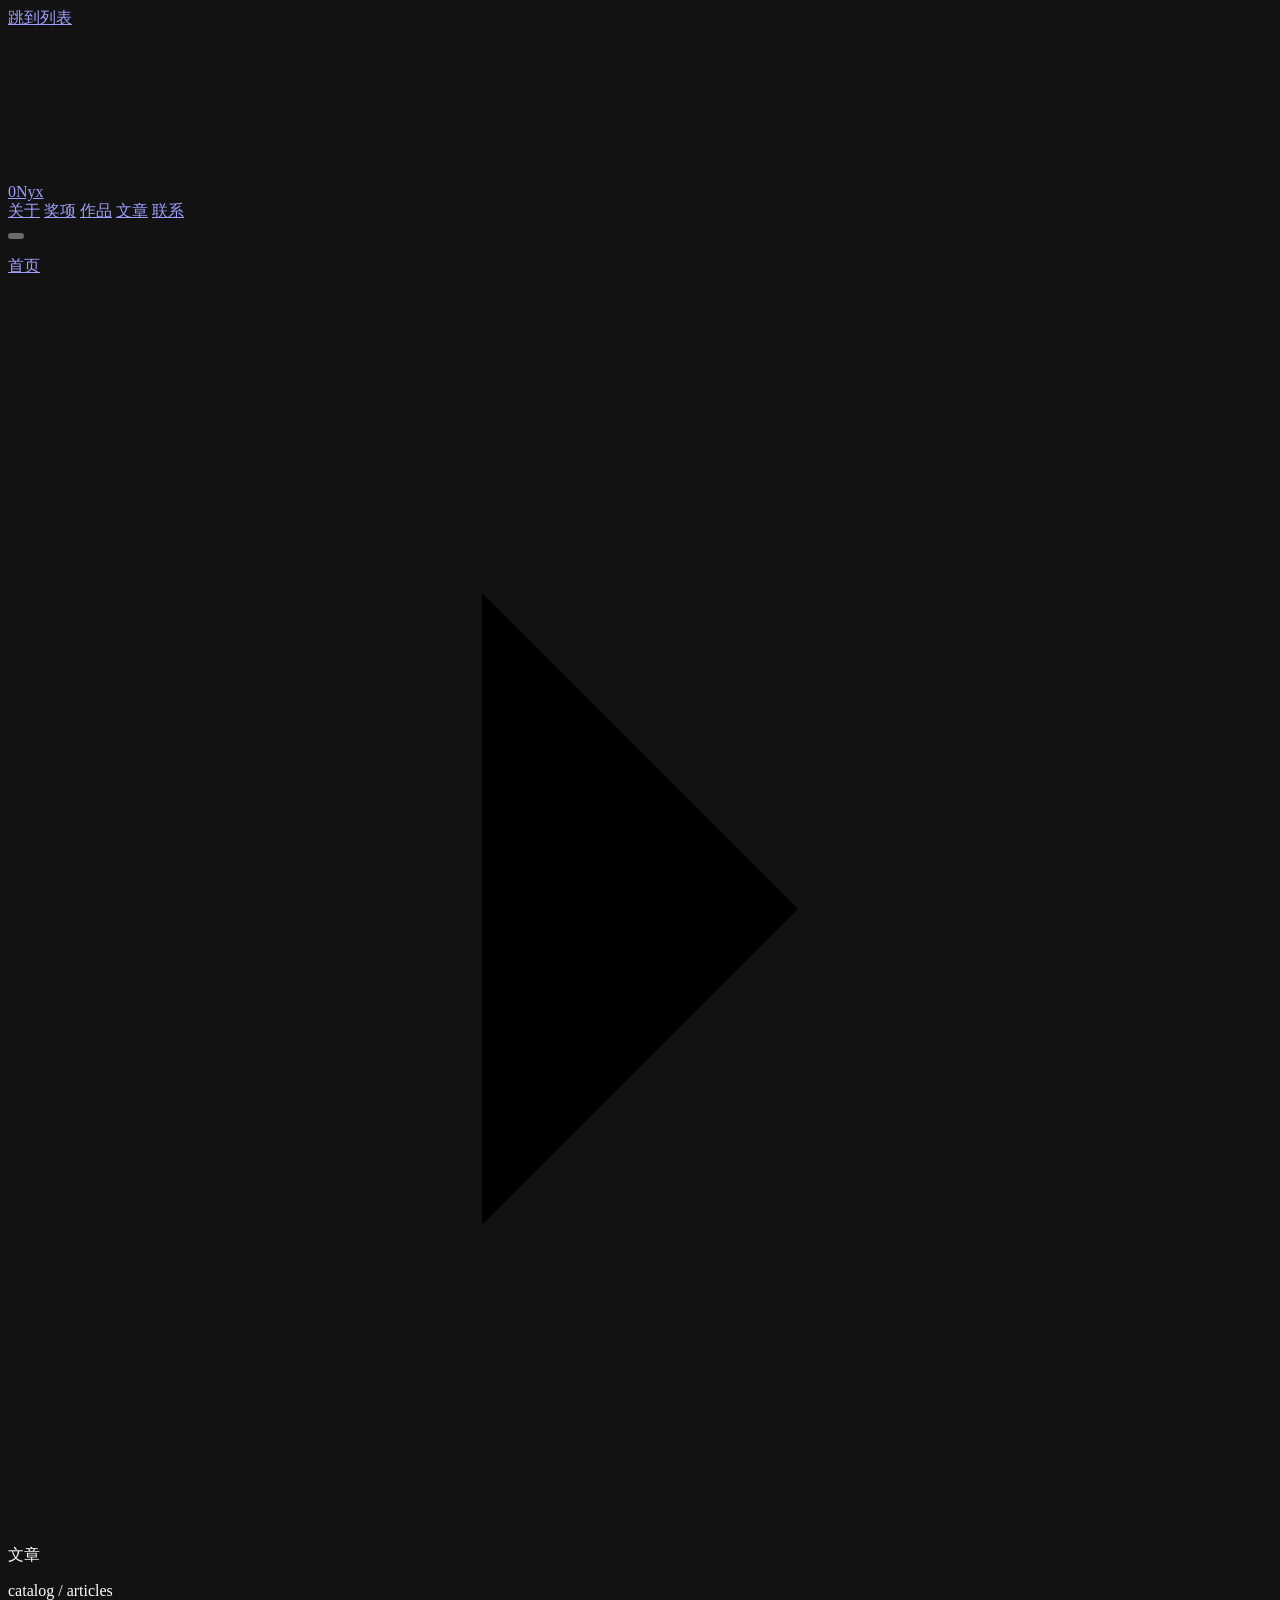
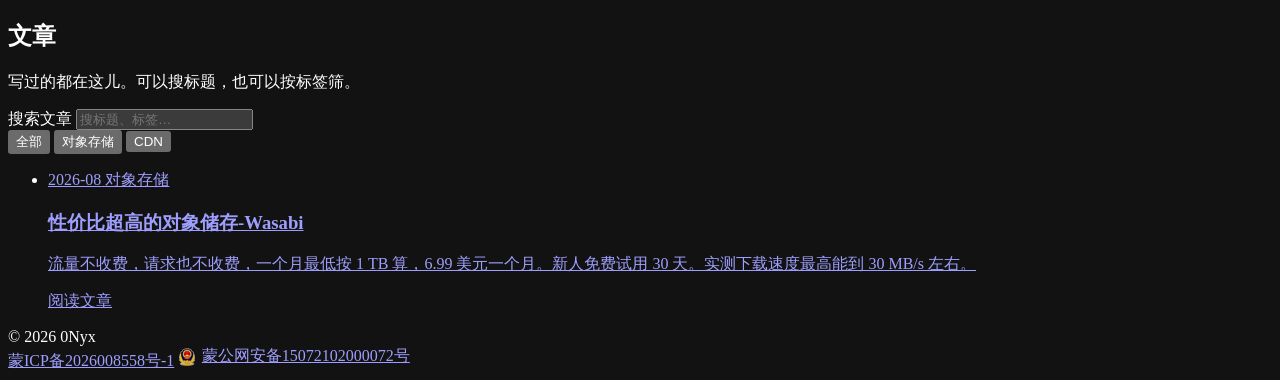
==== articles/index.html @ 02072797 "Migrate HomePage from 0nyx06 to MarkHayford." ====
<!doctype html>
<html lang="zh-CN">
  <head>
    <meta charset="UTF-8" />
    <meta name="viewport" content="width=device-width, initial-scale=1.0" />
    <meta name="color-scheme" content="dark" />
    <meta name="theme-color" content="#0a0a0a" />
    <link rel="icon" href="https://dl.0nyx.cn/homepage/assets/favicon.png?v=2" />
    <title>文章 - 0Nyx</title>
    <meta name="description" content="0Nyx 的文章列表。可以按标题、标签搜索和筛选。" />
    <link rel="canonical" href="https://www.0nyx.cn/articles/" />
    <meta property="og:type" content="website" />
    <meta property="og:site_name" content="0Nyx" />
    <meta property="og:title" content="文章 - 0Nyx" />
    <meta property="og:description" content="0Nyx 的文章列表。可以按标题、标签搜索和筛选。" />
    <meta property="og:url" content="https://www.0nyx.cn/articles/" />
    <meta property="og:image" content="https://dl.0nyx.cn/homepage/assets/og.png" />
    <link rel="stylesheet" href="https://dl.0nyx.cn/homepage/styles.20260829a.css" />
    <link rel="stylesheet" href="/beian.css?v=20260826a" />
    <script>document.documentElement.classList.add("js");</script>
  </head>
  <body class="page-project">
    <a class="skip-link" href="#catalog">跳到列表</a>
    <div class="page-field" aria-hidden="true">
      <canvas class="page-field__canvas" id="field"></canvas>
      <div class="page-field__glow" id="glow"></div>
    </div>
    <header class="site-header" id="top">
      <a class="brand" href="/" aria-label="0Nyx 首页">
        <span class="brand__mark" aria-hidden="true"></span>
        <span class="brand__text">0<span class="brand__accent">Nyx</span></span>
      </a>
      <nav class="site-nav" aria-label="主导航">
        <a href="/#about">关于</a>
        <a href="/#awards">奖项</a>
        <a href="/#work">作品</a>
        <a href="/#articles">文章</a>
        <a class="site-nav__cta" href="/#contact">联系</a>
      </nav>
      <button class="nav-toggle" id="navToggle" type="button" aria-expanded="false" aria-controls="mobileNav" aria-label="打开导航">
        <span aria-hidden="true"></span>
        <span aria-hidden="true"></span>
      </button>
      <nav class="mobile-nav" id="mobileNav" aria-label="移动端导航" hidden>
        <a href="/#about"><span class="mono">01</span>关于</a>
        <a href="/#awards"><span class="mono">02</span>奖项</a>
        <a href="/#work"><span class="mono">03</span>作品</a>
        <a href="/#articles"><span class="mono">04</span>文章</a>
        <a href="/#contact"><span class="mono">05</span>联系</a>
      </nav>
    </header>
    <button class="nav-scrim" id="navScrim" type="button" aria-label="关闭导航" hidden></button>

    <main>
      <section class="section project-page" id="catalog">
        <p class="project-crumb mono">
          <a href="/">首页</a>
          <svg viewBox="0 0 24 24" aria-hidden="true"><path d="M9 6l6 6-6 6" /></svg>
          <span>文章</span>
        </p>
        <header class="project-hero">
          <div>
            <p class="project-kicker mono">catalog / articles</p>
            <h1>文章</h1>
            <p class="project-hero__lede">写过的都在这儿。可以搜标题，也可以按标签筛。</p>
          </div>
        </header>

        <div class="catalog-toolbar">
          <label class="visually-hidden" for="catalogSearch">搜索文章</label>
          <input class="catalog-search" id="catalogSearch" type="search" placeholder="搜标题、标签…" autocomplete="off" />
          <div class="catalog-tags" id="catalogTags">
            <button type="button" class="is-on" data-tag="all">全部</button>
            <button type="button" data-tag="storage">对象存储</button>
            <button type="button" data-tag="cdn">CDN</button>
          </div>
        </div>
        <p class="catalog-count mono" id="catalogCount"></p>

        <ul class="articles__grid catalog-list" id="catalogList">
          <li class="article-card" data-catalog-item data-tags="storage cdn" data-search="wasabi edgeone 对象存储 流量 s3 1tb">
            <a href="/articles/wasabi/">
              <article>
                <p class="article-card__meta mono">
                  <time datetime="2026-08">2026-08</time>
                  <span class="article-card__status">对象存储</span>
                </p>
                <h3>性价比超高的对象储存-Wasabi</h3>
                <p>流量不收费，请求也不收费，一个月最低按 1 TB 算，6.99 美元一个月。新人免费试用 30 天。实测下载速度最高能到 30 MB/s 左右。</p>
                <span class="article-card__cta mono">阅读文章</span>
              </article>
            </a>
          </li>
        </ul>
        <p class="catalog-empty" id="catalogEmpty" hidden>没有匹配的文章。</p>
      </section>
    </main>

    <footer class="site-footer">
      <span class="mono">© <span id="year">2026</span> 0Nyx</span>
      <nav class="site-footer__links mono" aria-label="站点链接">
        <a href="https://beian.miit.gov.cn/" target="_blank" rel="noopener">蒙ICP备2026008558号-1</a>
        <a class="beian-gongan" href="https://beian.mps.gov.cn/#/query/webSearch?code=15072102000072" target="_blank" rel="noopener"><img src="/assets/gongan.png" width="18" height="18" alt="" />蒙公网安备15072102000072号</a>
      </nav>
    </footer>
    <div class="toast" id="toast" role="status" aria-live="polite"></div>
    <script src="https://dl.0nyx.cn/homepage/script.20260920a.js"></script>
    <script src="https://dl.0nyx.cn/homepage/catalog.20260823a.js"></script>
  </body>
</html>
---- beian.css ----
/* gongan beian badge in site footer */
.site-footer__links {
  flex-wrap: wrap;
  align-items: center;
}
.site-footer__links a.beian-gongan {
  display: inline-flex;
  align-items: center;
  gap: 0.35rem;
  white-space: nowrap;
}
.site-footer__links a.beian-gongan img {
  display: block;
  width: 18px;
  height: 18px;
  flex-shrink: 0;
}
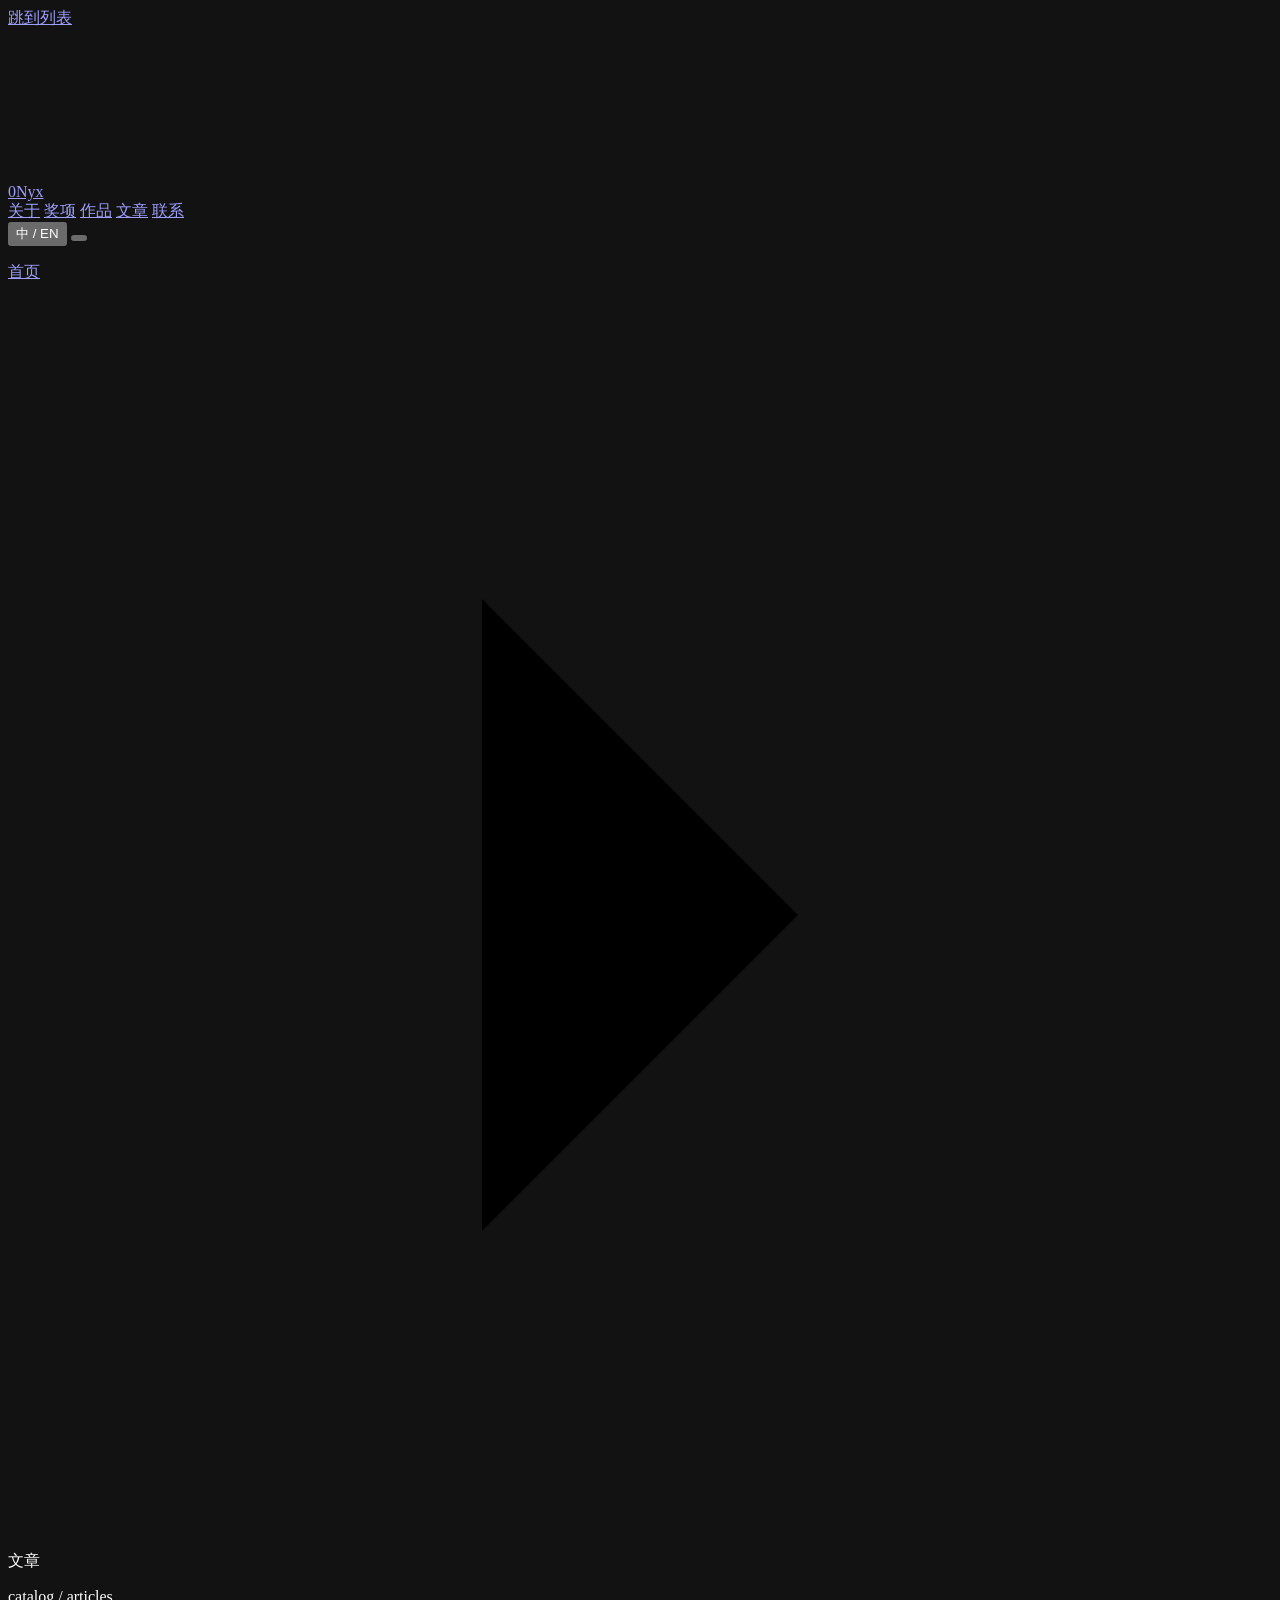
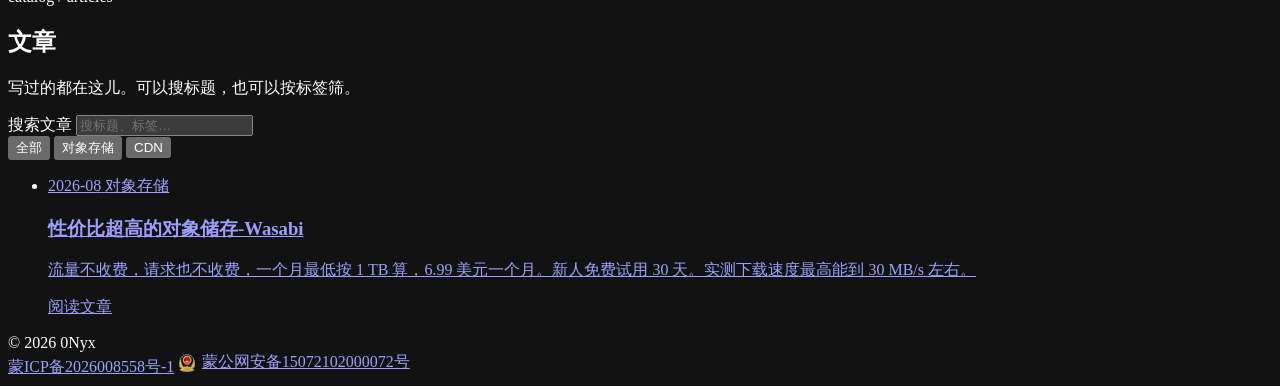
==== commit 29d69919: "Add Chinese/English language switch across the site." ====
--- a/articles/index.html
+++ b/articles/index.html
@@ -1,5 +1,5 @@
 <!doctype html>
-<html lang="zh-CN">
+<html lang="zh-CN" data-i18n-title="meta.articlesTitle">
   <head>
     <meta charset="UTF-8" />
     <meta name="viewport" content="width=device-width, initial-scale=1.0" />
@@ -7,7 +7,7 @@
     <meta name="theme-color" content="#0a0a0a" />
     <link rel="icon" href="https://dl.0nyx.cn/homepage/assets/favicon.png?v=2" />
     <title>文章 - 0Nyx</title>
-    <meta name="description" content="0Nyx 的文章列表。可以按标题、标签搜索和筛选。" />
+    <meta name="description" data-i18n-content="meta.articlesDesc" content="0Nyx 的文章列表。可以按标题、标签搜索和筛选。" />
     <link rel="canonical" href="https://www.0nyx.cn/articles/" />
     <meta property="og:type" content="website" />
     <meta property="og:site_name" content="0Nyx" />
@@ -15,96 +15,114 @@
     <meta property="og:description" content="0Nyx 的文章列表。可以按标题、标签搜索和筛选。" />
     <meta property="og:url" content="https://www.0nyx.cn/articles/" />
     <meta property="og:image" content="https://dl.0nyx.cn/homepage/assets/og.png" />
-    <link rel="stylesheet" href="https://dl.0nyx.cn/homepage/styles.20260829a.css" />
+    <link rel="stylesheet" href="https://dl.0nyx.cn/homepage/styles.20260920c.css" />
     <link rel="stylesheet" href="/beian.css?v=20260826a" />
-    <script>document.documentElement.classList.add("js");</script>
+    <script>      document.documentElement.classList.add("js");
+      (function () {
+        try {
+          var q = new URLSearchParams(location.search).get("lang");
+          var stored = localStorage.getItem("0nyx-lang");
+          var lang = q === "en" || q === "zh" ? q : stored === "en" || stored === "zh" ? stored : "zh";
+          if (q === "en" || q === "zh") localStorage.setItem("0nyx-lang", q);
+          document.documentElement.lang = lang === "en" ? "en" : "zh-CN";
+          document.documentElement.setAttribute("data-lang", lang);
+          setTimeout(function () { document.documentElement.classList.add("i18n-ready"); }, 2500);
+        } catch (e) {}
+      })();</script>
   </head>
   <body class="page-project">
-    <a class="skip-link" href="#catalog">跳到列表</a>
+    <a class="skip-link" href="#catalog" data-i18n="skip.list">跳到列表</a>
     <div class="page-field" aria-hidden="true">
       <canvas class="page-field__canvas" id="field"></canvas>
       <div class="page-field__glow" id="glow"></div>
     </div>
     <header class="site-header" id="top">
-      <a class="brand" href="/" aria-label="0Nyx 首页">
+      <a class="brand" href="/" data-i18n-aria="brand.home" aria-label="0Nyx 首页">
         <span class="brand__mark" aria-hidden="true"></span>
         <span class="brand__text">0<span class="brand__accent">Nyx</span></span>
       </a>
-      <nav class="site-nav" aria-label="主导航">
-        <a href="/#about">关于</a>
-        <a href="/#awards">奖项</a>
-        <a href="/#work">作品</a>
-        <a href="/#articles">文章</a>
-        <a class="site-nav__cta" href="/#contact">联系</a>
+      <nav class="site-nav" data-i18n-aria="nav.main" aria-label="主导航">
+        <a href="/#about" data-i18n="nav.about">关于</a>
+        <a href="/#awards" data-i18n="nav.awards">奖项</a>
+        <a href="/#work" data-i18n="nav.work">作品</a>
+        <a href="/#articles" data-i18n="nav.articles">文章</a>
+        <a class="site-nav__cta" href="/#contact" data-i18n="nav.contact">联系</a>
       </nav>
-      <button class="nav-toggle" id="navToggle" type="button" aria-expanded="false" aria-controls="mobileNav" aria-label="打开导航">
+            <div class="header-tools">
+        <button class="lang-toggle" id="langToggle" type="button" data-i18n-aria="lang.toggle" aria-label="切换为英文">
+          <span class="lang-toggle__zh">中</span>
+          <span class="lang-toggle__sep" aria-hidden="true">/</span>
+          <span class="lang-toggle__en">EN</span>
+        </button>
+        <button class="nav-toggle" id="navToggle" type="button" aria-expanded="false" aria-controls="mobileNav" data-i18n-aria="nav.open" aria-label="打开导航">
         <span aria-hidden="true"></span>
         <span aria-hidden="true"></span>
       </button>
-      <nav class="mobile-nav" id="mobileNav" aria-label="移动端导航" hidden>
-        <a href="/#about"><span class="mono">01</span>关于</a>
-        <a href="/#awards"><span class="mono">02</span>奖项</a>
-        <a href="/#work"><span class="mono">03</span>作品</a>
-        <a href="/#articles"><span class="mono">04</span>文章</a>
-        <a href="/#contact"><span class="mono">05</span>联系</a>
+      </div>
+      <nav class="mobile-nav" id="mobileNav" data-i18n-aria="nav.mobile" aria-label="移动端导航" hidden>
+        <a href="/#about"><span class="mono">01</span><span data-i18n="nav.about">关于</span></a>
+        <a href="/#awards"><span class="mono">02</span><span data-i18n="nav.awards">奖项</span></a>
+        <a href="/#work"><span class="mono">03</span><span data-i18n="nav.work">作品</span></a>
+        <a href="/#articles"><span class="mono">04</span><span data-i18n="nav.articles">文章</span></a>
+        <a href="/#contact"><span class="mono">05</span><span data-i18n="nav.contact">联系</span></a>
       </nav>
     </header>
-    <button class="nav-scrim" id="navScrim" type="button" aria-label="关闭导航" hidden></button>
+    <button class="nav-scrim" id="navScrim" type="button" data-i18n-aria="nav.scrim" aria-label="关闭导航" hidden></button>
 
     <main>
       <section class="section project-page" id="catalog">
         <p class="project-crumb mono">
-          <a href="/">首页</a>
+          <a href="/" data-i18n="catalog.home">首页</a>
           <svg viewBox="0 0 24 24" aria-hidden="true"><path d="M9 6l6 6-6 6" /></svg>
-          <span>文章</span>
+          <span data-i18n="articles.pageTitle">文章</span>
         </p>
         <header class="project-hero">
           <div>
             <p class="project-kicker mono">catalog / articles</p>
-            <h1>文章</h1>
-            <p class="project-hero__lede">写过的都在这儿。可以搜标题，也可以按标签筛。</p>
+            <h1 data-i18n="articles.pageTitle">文章</h1>
+            <p class="project-hero__lede" data-i18n="articles.lede">写过的都在这儿。可以搜标题，也可以按标签筛。</p>
           </div>
         </header>
 
         <div class="catalog-toolbar">
-          <label class="visually-hidden" for="catalogSearch">搜索文章</label>
-          <input class="catalog-search" id="catalogSearch" type="search" placeholder="搜标题、标签…" autocomplete="off" />
+          <label class="visually-hidden" for="catalogSearch" data-i18n="articles.search">搜索文章</label>
+          <input class="catalog-search" id="catalogSearch" type="search" data-i18n-placeholder="articles.searchPh" placeholder="搜标题、标签…" autocomplete="off" />
           <div class="catalog-tags" id="catalogTags">
-            <button type="button" class="is-on" data-tag="all">全部</button>
-            <button type="button" data-tag="storage">对象存储</button>
+            <button type="button" class="is-on" data-tag="all" data-i18n="catalog.all">全部</button>
+            <button type="button" data-tag="storage" data-i18n="articles.storage">对象存储</button>
             <button type="button" data-tag="cdn">CDN</button>
           </div>
         </div>
         <p class="catalog-count mono" id="catalogCount"></p>
 
         <ul class="articles__grid catalog-list" id="catalogList">
-          <li class="article-card" data-catalog-item data-tags="storage cdn" data-search="wasabi edgeone 对象存储 流量 s3 1tb">
+          <li class="article-card" data-catalog-item data-tags="storage cdn" data-search="wasabi edgeone 对象存储 流量 s3 1tb object storage egress">
             <a href="/articles/wasabi/">
               <article>
                 <p class="article-card__meta mono">
                   <time datetime="2026-08">2026-08</time>
-                  <span class="article-card__status">对象存储</span>
+                  <span class="article-card__status" data-i18n="articles.wasabi.status">对象存储</span>
                 </p>
-                <h3>性价比超高的对象储存-Wasabi</h3>
-                <p>流量不收费，请求也不收费，一个月最低按 1 TB 算，6.99 美元一个月。新人免费试用 30 天。实测下载速度最高能到 30 MB/s 左右。</p>
-                <span class="article-card__cta mono">阅读文章</span>
+                <h3 data-i18n="articles.wasabi.title">性价比超高的对象储存-Wasabi</h3>
+                <p data-i18n="articles.wasabi.desc">流量不收费，请求也不收费，一个月最低按 1 TB 算，6.99 美元一个月。新人免费试用 30 天。实测下载速度最高能到 30 MB/s 左右。</p>
+                <span class="article-card__cta mono" data-i18n="articles.read">阅读文章</span>
               </article>
             </a>
           </li>
         </ul>
-        <p class="catalog-empty" id="catalogEmpty" hidden>没有匹配的文章。</p>
+        <p class="catalog-empty" id="catalogEmpty" hidden data-i18n="articles.empty">没有匹配的文章。</p>
       </section>
     </main>
 
     <footer class="site-footer">
       <span class="mono">© <span id="year">2026</span> 0Nyx</span>
-      <nav class="site-footer__links mono" aria-label="站点链接">
+      <nav class="site-footer__links mono" data-i18n-aria="footer.links" aria-label="站点链接">
         <a href="https://beian.miit.gov.cn/" target="_blank" rel="noopener">蒙ICP备2026008558号-1</a>
         <a class="beian-gongan" href="https://beian.mps.gov.cn/#/query/webSearch?code=15072102000072" target="_blank" rel="noopener"><img src="/assets/gongan.png" width="18" height="18" alt="" />蒙公网安备15072102000072号</a>
       </nav>
     </footer>
     <div class="toast" id="toast" role="status" aria-live="polite"></div>
-    <script src="https://dl.0nyx.cn/homepage/script.20260920a.js"></script>
-    <script src="https://dl.0nyx.cn/homepage/catalog.20260823a.js"></script>
+    <script src="https://dl.0nyx.cn/homepage/script.20260920c.js"></script>
+    <script src="https://dl.0nyx.cn/homepage/catalog.20260920c.js"></script>
   </body>
 </html>
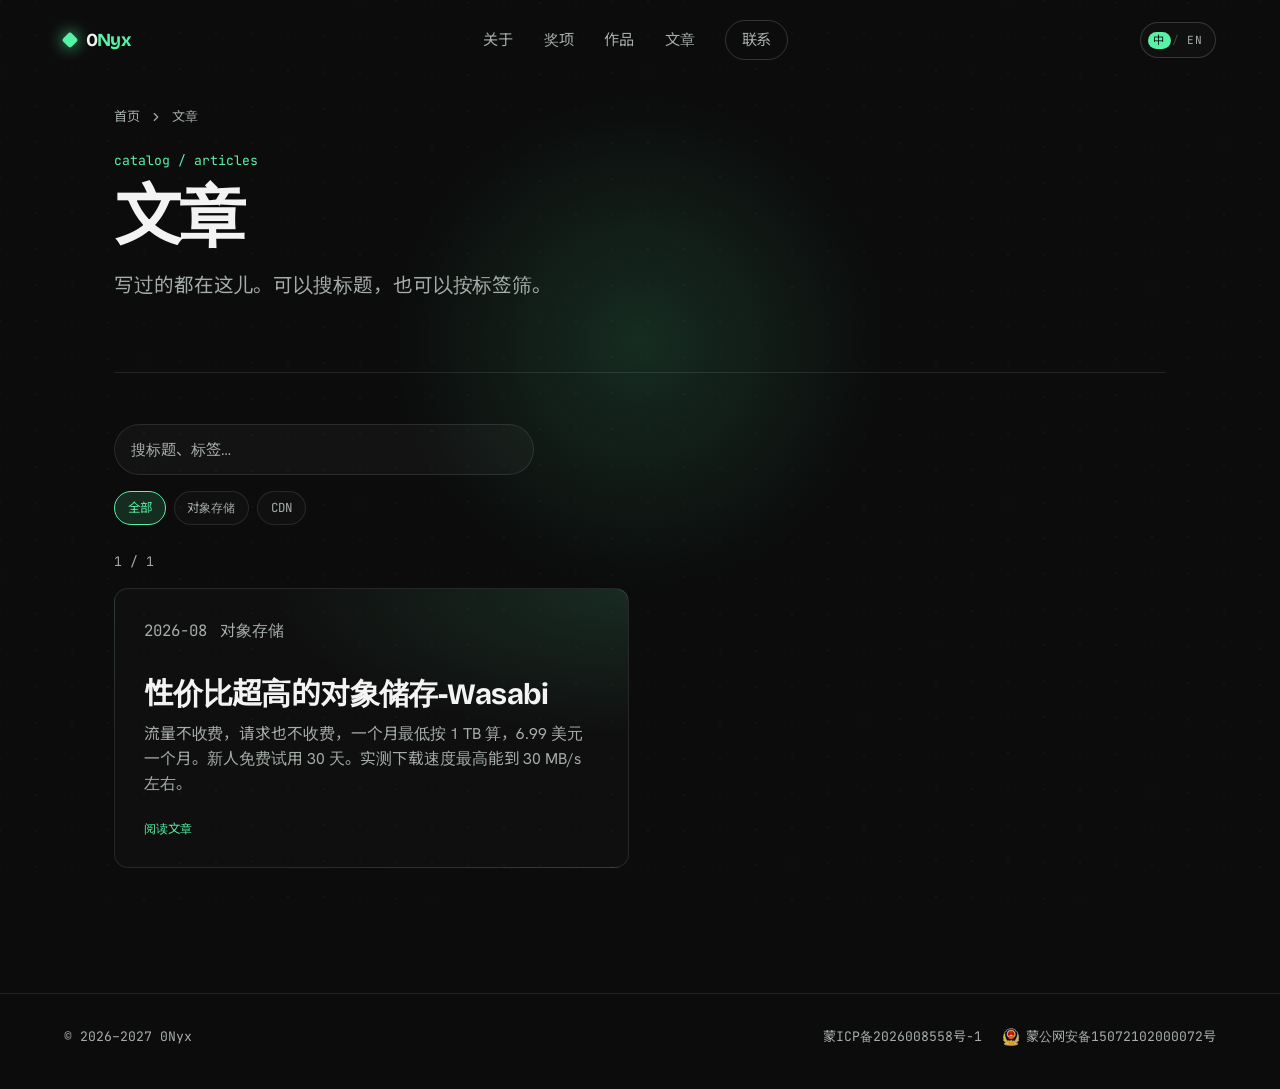
==== commit 63ec1a17: "Initial commit" ====
--- a/articles/index.html
+++ b/articles/index.html
@@ -5,18 +5,18 @@
     <meta name="viewport" content="width=device-width, initial-scale=1.0" />
     <meta name="color-scheme" content="dark" />
     <meta name="theme-color" content="#0a0a0a" />
-    <link rel="icon" href="https://dl.0nyx.cn/homepage/assets/favicon.png?v=2" />
+    <link rel="icon" href="../assets/favicon.png" />
     <title>文章 - 0Nyx</title>
     <meta name="description" data-i18n-content="meta.articlesDesc" content="0Nyx 的文章列表。可以按标题、标签搜索和筛选。" />
-    <link rel="canonical" href="https://www.0nyx.cn/articles/" />
+    <link rel="canonical" href="/articles/" />
     <meta property="og:type" content="website" />
     <meta property="og:site_name" content="0Nyx" />
     <meta property="og:title" content="文章 - 0Nyx" />
     <meta property="og:description" content="0Nyx 的文章列表。可以按标题、标签搜索和筛选。" />
-    <meta property="og:url" content="https://www.0nyx.cn/articles/" />
-    <meta property="og:image" content="https://dl.0nyx.cn/homepage/assets/og.png" />
-    <link rel="stylesheet" href="https://dl.0nyx.cn/homepage/styles.20260920c.css" />
-    <link rel="stylesheet" href="/beian.css?v=20260826a" />
+    <meta property="og:url" content="/articles/" />
+    <meta property="og:image" content="../assets/og.png" />
+    <link rel="stylesheet" href="../styles.css" />
+    <link rel="stylesheet" href="../beian.css" />
     <script>      document.documentElement.classList.add("js");
       (function () {
         try {
@@ -122,7 +122,7 @@
       </nav>
     </footer>
     <div class="toast" id="toast" role="status" aria-live="polite"></div>
-    <script src="https://dl.0nyx.cn/homepage/script.20260920c.js"></script>
-    <script src="https://dl.0nyx.cn/homepage/catalog.20260920c.js"></script>
+    <script src="../script.js"></script>
+    <script src="../catalog.js"></script>
   </body>
 </html>
--- a/styles.css
+++ b/styles.css
@@ -0,0 +1,1814 @@
+/* ============================================================
+   0Nyx — personal homepage
+   Theme: near-black surface, single luminous jade signal.
+   ============================================================ */
+
+/* ---------- Self-hosted fonts (latin subsets, variable) ---------- */
+
+@font-face {
+  font-family: "Bricolage Grotesque";
+  font-style: normal;
+  font-weight: 700;
+  font-display: swap;
+  src: url("assets/fonts/bricolage-grotesque-latin.woff2") format("woff2");
+}
+@font-face {
+  font-family: "Hanken Grotesk";
+  font-style: normal;
+  font-weight: 400;
+  font-display: swap;
+  src: url("assets/fonts/hanken-grotesk-latin.woff2") format("woff2");
+}
+@font-face {
+  font-family: "JetBrains Mono";
+  font-style: normal;
+  font-weight: 400;
+  font-display: swap;
+  src: url("assets/fonts/jetbrains-mono-latin.woff2") format("woff2");
+}
+@font-face {
+  font-family: "Noto Sans SC Subset";
+  font-style: normal;
+  font-weight: 400;
+  font-display: swap;
+  src: url("assets/fonts/noto-sans-sc-page.woff2") format("woff2");
+}
+
+:root {
+  /* Color — OKLCH, Committed dark strategy */
+  --bg: oklch(0.155 0 0);
+  --bg-2: oklch(0.125 0 0);
+  --surface: oklch(0.205 0.004 160);
+  --surface-2: oklch(0.245 0.006 160);
+  --line: oklch(1 0 0 / 0.1);
+  --line-strong: oklch(1 0 0 / 0.16);
+  --ink: oklch(0.965 0 0);
+  --muted: oklch(0.74 0.012 160);
+  --signal: oklch(0.86 0.17 158);
+  --signal-deep: oklch(0.72 0.15 160);
+  --signal-soft: oklch(0.86 0.17 158 / 0.14);
+  --on-signal: oklch(0.16 0.02 160);
+
+  /* Type */
+  --font-cjk: "Noto Sans SC Subset", "PingFang SC", "HarmonyOS Sans SC",
+    "MiSans", "HONOR Sans CN", "Source Han Sans SC", "Microsoft YaHei";
+  --font-display: "Bricolage Grotesque", var(--font-cjk), system-ui, sans-serif;
+  --font-body: "Hanken Grotesk", var(--font-cjk), system-ui, -apple-system, "Segoe UI", sans-serif;
+  --font-mono: "JetBrains Mono", ui-monospace, "SFMono-Regular", Menlo, var(--font-cjk), monospace;
+
+  /* Space + shape */
+  --gutter: clamp(1.25rem, 5vw, 6rem);
+  --maxw: 1180px;
+  --radius: 14px;
+  --radius-sm: 10px;
+
+  /* Motion */
+  --ease: cubic-bezier(0.22, 1, 0.36, 1);
+  --ease-out: cubic-bezier(0.16, 1, 0.3, 1);
+
+  /* z-index scale */
+  --z-canvas: 0;
+  --z-base: 1;
+  --z-header: 50;
+  --z-toast: 80;
+}
+
+* { box-sizing: border-box; }
+
+html {
+  scroll-behavior: smooth;
+  -webkit-text-size-adjust: 100%;
+}
+
+@media (prefers-reduced-motion: reduce) {
+  html { scroll-behavior: auto; }
+}
+
+body {
+  margin: 0;
+  background: var(--bg);
+  color: var(--ink);
+  font-family: var(--font-body);
+  font-size: clamp(1rem, 0.96rem + 0.2vw, 1.08rem);
+  line-height: 1.6;
+  letter-spacing: -0.005em;
+  -webkit-font-smoothing: antialiased;
+  text-rendering: optimizeLegibility;
+  overflow-x: hidden;
+  isolation: isolate;
+}
+
+/* Full-page pointer field: fixed viewport canvas, lattice in page space
+   so dots scroll with the document; glow stays under the cursor. */
+.page-field {
+  position: fixed;
+  inset: 0;
+  z-index: var(--z-canvas);
+  pointer-events: none;
+  overflow: hidden;
+}
+.page-field__canvas {
+  position: absolute;
+  inset: 0;
+  width: 100%;
+  height: 100%;
+  opacity: 0.9;
+  display: block;
+  max-width: none;
+}
+.page-field__glow {
+  position: absolute;
+  inset: 0;
+  pointer-events: none;
+  background: radial-gradient(
+    420px circle at var(--mx, 50%) var(--my, 38%),
+    var(--signal-soft),
+    transparent 60%
+  );
+  transition: opacity 0.35s var(--ease);
+}
+
+/* Content above the field */
+.site-header,
+main,
+.site-footer {
+  position: relative;
+  z-index: var(--z-base);
+}
+
+img, svg, canvas { display: block; max-width: 100%; }
+
+a { color: inherit; text-decoration: none; }
+
+h1, h2, h3 {
+  margin: 0;
+  font-family: var(--font-display);
+  font-weight: 700;
+  line-height: 1.04;
+  letter-spacing: -0.02em;
+  text-wrap: balance;
+}
+
+p { text-wrap: pretty; }
+
+ul { margin: 0; padding: 0; list-style: none; }
+
+.mono {
+  font-family: var(--font-mono);
+  font-weight: 400;
+  letter-spacing: 0;
+}
+
+::selection {
+  background: var(--signal);
+  color: var(--on-signal);
+}
+
+:focus-visible {
+  outline: 2px solid var(--signal);
+  outline-offset: 3px;
+  border-radius: 4px;
+}
+
+.skip-link {
+  position: fixed;
+  top: -120px;
+  left: 1rem;
+  z-index: var(--z-toast);
+  background: var(--signal);
+  color: var(--on-signal);
+  padding: 0.6rem 1rem;
+  border-radius: var(--radius-sm);
+  font-family: var(--font-mono);
+  font-size: 0.85rem;
+  transition: top 0.25s var(--ease);
+}
+.skip-link:focus { top: 1rem; }
+
+.visually-hidden {
+  position: absolute;
+  width: 1px;
+  height: 1px;
+  padding: 0;
+  margin: -1px;
+  overflow: hidden;
+  clip: rect(0, 0, 0, 0);
+  white-space: nowrap;
+  border: 0;
+}
+
+/* ---------- Header ---------- */
+
+.site-header {
+  position: fixed;
+  inset: 0 0 auto 0;
+  z-index: var(--z-header);
+  display: flex;
+  align-items: center;
+  justify-content: space-between;
+  gap: 1rem;
+  padding: clamp(0.9rem, 1.6vw, 1.4rem) var(--gutter);
+  transition: background 0.4s var(--ease), border-color 0.4s var(--ease),
+    backdrop-filter 0.4s var(--ease);
+  border-bottom: 1px solid transparent;
+}
+.site-header.is-scrolled {
+  background: oklch(0.155 0 0 / 0.72);
+  backdrop-filter: blur(14px) saturate(1.4);
+  -webkit-backdrop-filter: blur(14px) saturate(1.4);
+  border-bottom-color: var(--line);
+}
+
+.brand {
+  display: inline-flex;
+  align-items: center;
+  gap: 0.6rem;
+  font-family: var(--font-display);
+  font-weight: 800;
+  font-size: 1.15rem;
+  letter-spacing: -0.03em;
+}
+.brand__mark {
+  width: 12px;
+  height: 12px;
+  border-radius: 3px;
+  background: var(--signal);
+  box-shadow: 0 0 16px var(--signal);
+  transform: rotate(45deg);
+}
+.brand__accent { color: var(--signal); }
+
+.site-nav {
+  display: flex;
+  align-items: center;
+  gap: clamp(1rem, 2.4vw, 2.1rem);
+  font-size: 0.95rem;
+}
+.site-nav a { color: var(--muted); position: relative; transition: color 0.25s var(--ease); }
+.site-nav a:not(.site-nav__cta)::after {
+  content: "";
+  position: absolute;
+  left: 0;
+  bottom: -5px;
+  width: 100%;
+  height: 1px;
+  background: var(--signal);
+  transform: scaleX(0);
+  transform-origin: left;
+  transition: transform 0.35s var(--ease);
+}
+.site-nav a:hover { color: var(--ink); }
+.site-nav a:not(.site-nav__cta):hover::after { transform: scaleX(1); }
+.site-nav a.is-active:not(.site-nav__cta) { color: var(--ink); }
+.site-nav a.is-active:not(.site-nav__cta)::after { transform: scaleX(1); }
+.site-nav__cta.is-active { border-color: var(--signal); color: var(--signal); }
+.site-nav__cta {
+  color: var(--ink);
+  border: 1px solid var(--line-strong);
+  padding: 0.42rem 0.95rem;
+  border-radius: 999px;
+  transition: border-color 0.25s var(--ease), color 0.25s var(--ease), background 0.25s var(--ease);
+}
+.site-nav__cta:hover { border-color: var(--signal); color: var(--signal); }
+
+.header-tools {
+  display: flex;
+  align-items: center;
+  gap: 0.5rem;
+  flex-shrink: 0;
+}
+.lang-toggle {
+  display: inline-flex;
+  align-items: center;
+  gap: 0.08rem;
+  height: 36px;
+  padding: 0 0.42rem;
+  border: 1px solid var(--line-strong);
+  border-radius: 999px;
+  background: oklch(1 0 0 / 0.02);
+  color: var(--muted);
+  font-family: var(--font-mono);
+  font-size: 0.7rem;
+  letter-spacing: 0.06em;
+  cursor: pointer;
+  transition: border-color 0.25s var(--ease), color 0.25s var(--ease);
+}
+.lang-toggle:hover { color: var(--ink); border-color: var(--signal); }
+.lang-toggle__zh,
+.lang-toggle__en {
+  min-width: 1.35rem;
+  padding: 0.2rem 0.34rem;
+  border-radius: 999px;
+  line-height: 1;
+}
+.lang-toggle__sep { opacity: 0.35; padding: 0 0.04rem; }
+html[data-lang="zh"] .lang-toggle__zh,
+html[data-lang="en"] .lang-toggle__en {
+  color: var(--on-signal);
+  background: var(--signal);
+}
+html.js[data-lang="en"]:not(.i18n-ready) body {
+  visibility: hidden;
+}
+
+.nav-toggle,
+.mobile-nav,
+.nav-scrim {
+  display: none;
+}
+
+@media (max-width: 560px) {
+  body.is-nav-open { overflow: hidden; }
+  .nav-scrim {
+    position: fixed;
+    inset: 0;
+    z-index: 49;
+    display: block;
+    padding: 0;
+    border: 0;
+    background: oklch(0.08 0 0 / 0.58);
+    backdrop-filter: blur(5px);
+    -webkit-backdrop-filter: blur(5px);
+  }
+  .nav-scrim[hidden] { display: none; }
+  .site-header.is-menu-open {
+    background: oklch(0.155 0 0 / 0.94);
+    border-bottom-color: var(--line);
+    backdrop-filter: blur(18px) saturate(1.4);
+    -webkit-backdrop-filter: blur(18px) saturate(1.4);
+  }
+  .site-nav { display: none; }
+  .lang-toggle { height: 42px; }
+  .nav-toggle {
+    display: inline-grid;
+    place-content: center;
+    gap: 6px;
+    width: 42px;
+    height: 42px;
+    padding: 0;
+    border: 1px solid var(--line-strong);
+    border-radius: 999px;
+    background: oklch(1 0 0 / 0.02);
+    color: var(--ink);
+    cursor: pointer;
+  }
+  .nav-toggle span {
+    width: 16px;
+    height: 1px;
+    background: currentColor;
+    transition: transform 0.3s var(--ease);
+  }
+  .nav-toggle[aria-expanded="true"] span:first-child { transform: translateY(3.5px) rotate(45deg); }
+  .nav-toggle[aria-expanded="true"] span:last-child { transform: translateY(-3.5px) rotate(-45deg); }
+  .mobile-nav {
+    position: fixed;
+    inset: 4.8rem var(--gutter) auto;
+    display: grid;
+    padding: 0.45rem;
+    border: 1px solid var(--line-strong);
+    border-radius: var(--radius);
+    background: oklch(0.19 0.006 160);
+    box-shadow: 0 24px 70px -24px oklch(0 0 0 / 0.9);
+  }
+  .mobile-nav[hidden] { display: none; }
+  .mobile-nav a {
+    display: grid;
+    grid-template-columns: 2.2rem 1fr;
+    align-items: center;
+    min-height: 48px;
+    padding: 0 0.85rem;
+    border-radius: var(--radius-sm);
+    color: var(--muted);
+  }
+  .mobile-nav a + a { border-top: 1px solid var(--line); }
+  .mobile-nav a span { color: var(--signal); font-size: 0.72rem; }
+  .mobile-nav a:is(:hover, .is-active) {
+    background: var(--signal-soft);
+    color: var(--ink);
+  }
+}
+
+/* ---------- Buttons ---------- */
+
+.btn {
+  --pad-y: 0.8rem;
+  --pad-x: 1.3rem;
+  display: inline-flex;
+  align-items: center;
+  gap: 0.55rem;
+  padding: var(--pad-y) var(--pad-x);
+  border-radius: 999px;
+  font-family: var(--font-body);
+  font-weight: 600;
+  font-size: 0.98rem;
+  letter-spacing: -0.01em;
+  border: 1px solid transparent;
+  cursor: pointer;
+  will-change: transform;
+  transition: transform 0.3s var(--ease), background 0.3s var(--ease),
+    border-color 0.3s var(--ease), color 0.3s var(--ease), box-shadow 0.3s var(--ease);
+}
+.btn--lg { --pad-y: 1rem; --pad-x: 1.7rem; font-size: 1.05rem; }
+
+.btn--primary {
+  background: var(--signal);
+  color: var(--on-signal);
+  box-shadow: 0 0 0 0 var(--signal-soft);
+}
+.btn--primary:hover {
+  background: oklch(0.9 0.17 158);
+  box-shadow: 0 8px 30px -8px var(--signal);
+  transform: translateY(-2px);
+}
+.btn--ghost {
+  background: transparent;
+  color: var(--ink);
+  border-color: var(--line-strong);
+}
+.btn--ghost:hover { border-color: var(--signal); color: var(--signal); transform: translateY(-2px); }
+
+.btn__icon {
+  width: 18px;
+  height: 18px;
+  fill: none;
+  stroke: currentColor;
+  stroke-width: 2;
+  stroke-linecap: round;
+  stroke-linejoin: round;
+  transition: transform 0.3s var(--ease);
+}
+.btn--primary:hover .btn__icon { transform: translateX(4px); }
+
+/* ---------- Hero ---------- */
+
+.hero {
+  position: relative;
+  min-height: 100svh;
+  display: flex;
+  flex-direction: column;
+  justify-content: center;
+  padding: 7rem var(--gutter) 0;
+  overflow: visible;
+  isolation: isolate;
+}
+/* Hero no longer owns the field; page-field covers the whole site. */
+
+.hero__inner {
+  position: relative;
+  z-index: var(--z-base);
+  max-width: var(--maxw);
+  width: 100%;
+  margin: 0 auto;
+}
+
+.hero__avatar-link {
+  position: relative;
+  display: inline-block;
+  margin-bottom: 1.5rem;
+  border-radius: 50%;
+  line-height: 0;
+  text-decoration: none;
+  color: inherit;
+  transition: transform 180ms ease, box-shadow 180ms ease, filter 180ms ease;
+  box-shadow: 0 0 0 4px oklch(0.86 0.17 158 / 0.12), 0 12px 30px -12px oklch(0 0 0 / 0.7);
+}
+.hero__avatar-link:hover,
+.hero__avatar-link:focus-visible {
+  transform: translateY(-2px) scale(1.03);
+  box-shadow: 0 0 0 4px oklch(0.86 0.17 158 / 0.22), 0 16px 36px -12px oklch(0 0 0 / 0.75);
+  outline: none;
+}
+.hero__avatar-link:focus-visible {
+  box-shadow:
+    0 0 0 4px oklch(0.86 0.17 158 / 0.22),
+    0 0 0 6px oklch(0.86 0.17 158 / 0.45),
+    0 16px 36px -12px oklch(0 0 0 / 0.75);
+}
+.hero__avatar {
+  width: 88px;
+  height: 88px;
+  border-radius: 50%;
+  object-fit: cover;
+  display: block;
+  margin: 0;
+  border: 1px solid var(--line-strong);
+}
+
+.hero__avatar-hint {
+  position: absolute;
+  right: -6px;
+  bottom: -4px;
+  width: 28px;
+  height: 28px;
+  pointer-events: none;
+  transform-origin: 4px 4px;
+  animation: macCursorHint 2.4s var(--ease) infinite;
+  filter: drop-shadow(0 2px 4px oklch(0 0 0 / 0.45));
+}
+.hero__mac-cursor {
+  display: block;
+  width: 28px;
+  height: 28px;
+}
+.hero__click-label {
+  position: absolute;
+  left: 18px;
+  top: -10px;
+  font-family: var(--font-mono);
+  font-size: 0.62rem;
+  font-weight: 500;
+  letter-spacing: 0.08em;
+  text-transform: lowercase;
+  color: oklch(0.96 0.02 100);
+  background: oklch(0.18 0.02 250 / 0.88);
+  border: 1px solid oklch(1 0 0 / 0.12);
+  border-radius: 999px;
+  padding: 0.08rem 0.38rem;
+  line-height: 1.3;
+  white-space: nowrap;
+  opacity: 0;
+  transform: translateY(4px) scale(0.9);
+  animation: clickLabelHint 2.4s var(--ease) infinite;
+}
+@keyframes macCursorHint {
+  0%, 18% { transform: translate(8px, 10px) rotate(-8deg); }
+  38% { transform: translate(1px, 2px) rotate(-2deg); }
+  46% { transform: translate(1px, 3px) rotate(-2deg) scale(0.88); }
+  54% { transform: translate(1px, 2px) rotate(-2deg) scale(1); }
+  72%, 100% { transform: translate(8px, 10px) rotate(-8deg); }
+}
+@keyframes clickLabelHint {
+  0%, 36% { opacity: 0; transform: translateY(4px) scale(0.9); }
+  46% { opacity: 1; transform: translateY(-2px) scale(1); }
+  62% { opacity: 1; transform: translateY(-2px) scale(1); }
+  78%, 100% { opacity: 0; transform: translateY(-6px) scale(0.96); }
+}
+
+.hero__status {
+  display: inline-flex;
+  align-items: center;
+  gap: 0.7rem;
+  margin: 0 0 1.6rem;
+  padding: 0.45rem 0.9rem;
+  border: 1px solid var(--line);
+  border-radius: 999px;
+  background: oklch(1 0 0 / 0.02);
+  font-size: 0.82rem;
+  color: var(--muted);
+}
+.hero__status-sep { color: var(--line-strong); }
+.status-dot {
+  width: 8px;
+  height: 8px;
+  border-radius: 50%;
+  background: var(--signal);
+  box-shadow: 0 0 0 0 var(--signal);
+  animation: pulse 2.6s var(--ease) infinite;
+}
+@keyframes pulse {
+  0% { box-shadow: 0 0 0 0 oklch(0.86 0.17 158 / 0.5); }
+  70% { box-shadow: 0 0 0 9px oklch(0.86 0.17 158 / 0); }
+  100% { box-shadow: 0 0 0 0 oklch(0.86 0.17 158 / 0); }
+}
+
+.hero__title {
+  font-size: clamp(3.6rem, 13vw, 6rem);
+  font-weight: 800;
+  letter-spacing: -0.03em;
+  margin: 0 0 1.1rem;
+}
+.hero__title-accent { color: var(--signal); }
+
+.hero__role {
+  font-size: clamp(0.95rem, 1.4vw, 1.15rem);
+  color: var(--muted);
+  margin: 0 0 1.6rem;
+}
+
+.hero__lede {
+  max-width: 38ch;
+  font-size: clamp(1.12rem, 1rem + 0.7vw, 1.38rem);
+  line-height: 1.55;
+  color: var(--ink);
+  margin: 0 0 2rem;
+}
+
+.hero__actions {
+  display: flex;
+  flex-wrap: wrap;
+  gap: 0.9rem;
+}
+
+/* hero terminal art */
+.hero__art {
+  display: none;
+  min-width: 0;
+}
+@media (min-width: 960px) {
+  .hero__inner {
+    display: grid;
+    grid-template-columns: minmax(0, 1fr) minmax(0, 1fr);
+    align-items: center;
+    gap: clamp(2rem, 3.5vw, 4rem);
+  }
+  .hero__art {
+    display: flex;
+    justify-content: flex-end;
+    animation: termFloat 8s ease-in-out infinite;
+  }
+}
+
+.term {
+  width: min(560px, 100%);
+  border-radius: var(--radius);
+  border: 1px solid var(--line-strong);
+  background: linear-gradient(165deg, var(--surface-2), oklch(0.16 0 0));
+  box-shadow: 0 40px 80px -40px oklch(0 0 0 / 0.85);
+  overflow: hidden;
+  transform-style: preserve-3d;
+  transition: border-color 0.3s var(--ease);
+}
+.term:focus-within { border-color: oklch(0.86 0.17 158 / 0.35); }
+@media (min-width: 960px) {
+  .hero__art:focus-within { animation-play-state: paused; }
+}
+.term__bar {
+  display: flex;
+  align-items: center;
+  gap: 6px;
+  padding: 0.65rem 0.9rem;
+  background: oklch(1 0 0 / 0.03);
+  border-bottom: 1px solid var(--line);
+}
+.term__dot { width: 10px; height: 10px; border-radius: 50%; background: var(--line-strong); }
+.term__title { margin-left: 0.6rem; font-size: 0.72rem; color: var(--muted); }
+.term__body {
+  padding: 1.3rem 1.3rem 1.5rem;
+  display: flex;
+  flex-direction: column;
+  gap: 0.55rem;
+  font-size: 0.92rem;
+  line-height: 1.55;
+  height: clamp(380px, 46vh, 460px);
+  overflow-y: auto;
+  overscroll-behavior: contain;
+  cursor: text;
+  scrollbar-width: thin;
+  scrollbar-color: var(--line-strong) transparent;
+}
+.term__out {
+  display: flex;
+  flex-direction: column;
+  gap: 0.55rem;
+}
+.term__line {
+  margin: 0;
+  color: var(--ink);
+  white-space: nowrap;
+  overflow: hidden;
+  text-overflow: ellipsis;
+}
+.term__line--wrap {
+  white-space: pre-wrap;
+  overflow-wrap: anywhere;
+  overflow: visible;
+  text-overflow: clip;
+}
+.term__line--out { color: var(--muted); }
+.term__line--err { color: oklch(0.74 0.16 25); }
+.term__prompt { color: var(--signal); margin-right: 0.4rem; }
+.term__ok { color: var(--signal); }
+.term__link { color: var(--signal); text-decoration: underline; text-decoration-color: oklch(0.86 0.17 158 / 0.4); text-underline-offset: 2px; }
+.term__link:hover { text-decoration-color: var(--signal); }
+.term__form {
+  display: flex;
+  align-items: baseline;
+  margin: 0;
+  flex: none;
+}
+.term__input {
+  flex: 1;
+  min-width: 0;
+  padding: 0;
+  border: 0;
+  outline: none;
+  background: none;
+  color: var(--ink);
+  font: inherit;
+  letter-spacing: inherit;
+  caret-color: var(--signal);
+}
+.term__caret {
+  display: inline-block;
+  width: 9px;
+  height: 1.05em;
+  vertical-align: text-bottom;
+  background: var(--signal);
+  animation: caretBlink 1.1s steps(1) infinite;
+}
+@keyframes caretBlink { 50% { opacity: 0; } }
+@keyframes termFloat {
+  0%, 100% { transform: translateY(0); }
+  50% { transform: translateY(-10px); }
+}
+
+.js .hero__art .term__line--boot {
+  opacity: 0;
+  transform: translateY(6px);
+}
+.js .hero__art.is-in .term__line--boot {
+  animation: termLine 0.45s var(--ease-out) forwards;
+  animation-delay: calc(0.2s + var(--i, 0) * 0.28s);
+}
+@keyframes termLine {
+  to { opacity: 1; transform: none; }
+}
+
+.hero__scroll {
+  position: relative;
+  z-index: var(--z-base);
+  display: flex;
+  flex-direction: column;
+  align-items: center;
+  gap: 0.6rem;
+  margin: 1.6rem auto 1.2rem;
+  font-size: 0.72rem;
+  color: var(--muted);
+  letter-spacing: 0.12em;
+  text-transform: uppercase;
+}
+.hero__scroll-line {
+  width: 1px;
+  height: 38px;
+  background: linear-gradient(to bottom, var(--signal), transparent);
+  animation: scrollLine 2.4s var(--ease) infinite;
+}
+@keyframes scrollLine {
+  0% { transform: scaleY(0); transform-origin: top; }
+  40% { transform: scaleY(1); transform-origin: top; }
+  60% { transform: scaleY(1); transform-origin: bottom; }
+  100% { transform: scaleY(0); transform-origin: bottom; }
+}
+@media (max-width: 560px) { .hero__scroll { display: none; } }
+
+/* ---------- Sections ---------- */
+
+.section {
+  position: relative;
+  z-index: var(--z-base);
+  max-width: var(--maxw);
+  margin: 0 auto;
+  padding: clamp(4rem, 8vw, 7rem) var(--gutter);
+  scroll-margin-top: 4.5rem;
+}
+.section__head { margin-bottom: clamp(2rem, 3.5vw, 3rem); }
+.section__index {
+  display: inline-block;
+  font-size: 0.8rem;
+  color: var(--signal);
+  margin-bottom: 1rem;
+  letter-spacing: 0.05em;
+}
+.section__title {
+  font-size: clamp(2rem, 1.4rem + 2.6vw, 3.2rem);
+  max-width: 18ch;
+}
+.work__lede {
+  max-width: 42ch;
+  margin: 1rem 0 0;
+  color: var(--muted);
+  font-size: 1.05rem;
+}
+
+/* ---------- About ---------- */
+
+.awards { min-width: 0; }
+.awards__label {
+  font-size: 0.8rem;
+  color: var(--muted);
+  margin: 0 0 1rem;
+  padding-bottom: 0.7rem;
+  border-bottom: 1px solid var(--line);
+  letter-spacing: 0.04em;
+}
+.awards__table {
+  display: grid;
+  grid-template-columns: 4.2rem minmax(0, 1fr) max-content max-content;
+  column-gap: 0.8rem;
+  width: 100%;
+  font-size: 0.95rem;
+}
+.awards__table thead,
+.awards__table tbody,
+.awards__table tr {
+  display: contents;
+}
+.awards__table th,
+.awards__table td {
+  text-align: left;
+  padding: 0.95rem 0;
+  vertical-align: top;
+  min-width: 0;
+  border-bottom: 1px solid var(--line);
+}
+.awards__table th {
+  font-family: var(--font-mono);
+  font-size: 0.74rem;
+  font-weight: 400;
+  color: var(--muted);
+  letter-spacing: 0.04em;
+}
+.awards__table td { color: var(--ink); }
+.awards__table td:first-child { color: var(--signal); }
+.awards__table th:nth-child(3),
+.awards__table td:nth-child(3) {
+  color: var(--muted);
+  white-space: nowrap;
+}
+.awards__table th:nth-child(4),
+.awards__table td:nth-child(4) {
+  padding-right: 1.5rem;
+  white-space: nowrap;
+}
+.awards__table td:nth-child(4) { color: inherit; }
+.awards__table tbody tr:hover td { color: var(--ink); }
+.awards__cert {
+  color: var(--muted);
+  border-bottom: 1px solid var(--line-strong);
+  padding-bottom: 0.12rem;
+  font-family: var(--font-mono);
+  font-size: 0.74rem;
+  letter-spacing: 0.04em;
+  transition: color 0.25s var(--ease), border-color 0.25s var(--ease);
+}
+.awards__cert:hover {
+  color: var(--signal);
+  border-color: var(--signal);
+}
+.awards__table tbody tr:hover .awards__cert { color: var(--ink); }
+.awards__table tbody tr:hover .awards__cert:hover { color: var(--signal); }
+.awards__slot td {
+  height: 3.15rem;
+  padding-top: 0;
+  padding-bottom: 0;
+}
+.awards__slot:hover td { color: inherit; }
+
+@media (max-width: 640px) {
+  .awards__table {
+    grid-template-columns: minmax(0, 1fr) max-content max-content;
+  }
+  .awards__table th:first-child,
+  .awards__table td:first-child { display: none; }
+  .awards__table th:nth-child(4),
+  .awards__table td:nth-child(4) {
+    padding-right: 1rem;
+    white-space: nowrap;
+  }
+}
+
+/* ---------- Stack marquee ---------- */
+
+.hero .stack-marquee {
+  width: 100vw;
+  margin: auto calc(50% - 50vw) 0;
+}
+.stack-marquee {
+  margin-top: clamp(2.4rem, 4vw, 3.6rem);
+}
+.stack-marquee__window {
+  overflow: hidden;
+  border-block: 1px solid var(--line);
+  -webkit-mask-image: linear-gradient(90deg, transparent, black 8%, black 92%, transparent);
+  mask-image: linear-gradient(90deg, transparent, black 8%, black 92%, transparent);
+}
+.stack-marquee__track {
+  display: flex;
+  width: max-content;
+  animation: stack-scroll 36s linear infinite;
+}
+.stack-marquee:hover .stack-marquee__track {
+  animation-play-state: paused;
+}
+.stack-marquee__list {
+  display: flex;
+  align-items: center;
+  gap: clamp(1.8rem, 3vw, 3.2rem);
+  padding: 1.5rem 1.6rem;
+}
+.stack-marquee__list img {
+  display: block;
+  width: 48px;
+  height: 48px;
+  object-fit: contain;
+  opacity: 0.78;
+  transition: opacity 0.2s var(--ease), transform 0.2s var(--ease);
+}
+.stack-marquee__mono {
+  filter: invert(86%) sepia(6%) saturate(220%) hue-rotate(88deg) brightness(96%);
+}
+.stack-marquee__list li:hover img {
+  opacity: 1;
+  transform: translateY(-3px);
+}
+@keyframes stack-scroll {
+  to { transform: translateX(-50%); }
+}
+@media (prefers-reduced-motion: reduce) {
+  .stack-marquee__track { animation: none; }
+  .stack-marquee__window { overflow-x: auto; }
+}
+
+.tags { display: flex; flex-wrap: wrap; gap: 0.5rem; }
+.tags li {
+  font-size: 0.9rem;
+  color: var(--ink);
+  padding: 0.4rem 0.85rem;
+  border: 1px solid var(--line);
+  border-radius: 999px;
+  background: oklch(1 0 0 / 0.02);
+  transition: border-color 0.25s var(--ease), color 0.25s var(--ease), background 0.25s var(--ease);
+}
+.tags li:hover { border-color: var(--signal); color: var(--signal); }
+
+/* ---------- Work: open-source project list ---------- */
+
+.project-list {
+  display: grid;
+  border-top: 1px solid var(--line);
+}
+.project-list > li + li {
+  border-top: 1px solid var(--line);
+}
+.project-row {
+  display: grid;
+  grid-template-columns: 3.2rem 1fr auto;
+  gap: 1rem 1.2rem;
+  align-items: start;
+  padding: 1.45rem 0.2rem 1.45rem 0;
+  border-radius: var(--radius-sm);
+  transition: background 0.3s var(--ease), transform 0.3s var(--ease);
+}
+.project-row:hover,
+.project-row:focus-visible {
+  background: oklch(1 0 0 / 0.025);
+}
+.project-row__idx {
+  color: var(--signal);
+  font-size: 0.82rem;
+  padding-top: 0.42rem;
+}
+.project-row__top {
+  display: flex;
+  flex-wrap: wrap;
+  align-items: baseline;
+  gap: 0.55rem 0.9rem;
+  margin-bottom: 0.45rem;
+}
+.project-row__top h3 {
+  font-size: clamp(1.35rem, 1.15rem + 1vw, 1.85rem);
+  letter-spacing: -0.02em;
+}
+.project-row__tag {
+  color: var(--signal);
+  font-size: 0.78rem;
+}
+.project-row p {
+  margin: 0 0 0.85rem;
+  color: var(--muted);
+  max-width: 58ch;
+}
+.project-row__stack {
+  display: flex;
+  flex-wrap: wrap;
+  gap: 0.45rem 1rem;
+  font-size: 0.78rem;
+  color: var(--muted);
+}
+.project-row__stack li { position: relative; }
+.project-row__stack li:not(:last-child)::after {
+  content: "/";
+  position: absolute;
+  right: -0.7rem;
+  color: var(--line-strong);
+}
+.project-row__go {
+  display: grid;
+  place-items: center;
+  width: 36px;
+  height: 36px;
+  margin-top: 0.15rem;
+  border: 1px solid var(--line);
+  border-radius: 50%;
+  color: var(--muted);
+  transition: border-color 0.3s var(--ease), color 0.3s var(--ease),
+    background 0.3s var(--ease), transform 0.3s var(--ease);
+}
+.project-row__go svg {
+  width: 16px;
+  height: 16px;
+  fill: none;
+  stroke: currentColor;
+  stroke-width: 2;
+  stroke-linecap: round;
+  stroke-linejoin: round;
+}
+.project-row:hover .project-row__go,
+.project-row:focus-visible .project-row__go {
+  border-color: var(--signal);
+  color: var(--signal);
+  background: var(--signal-soft);
+  transform: translateX(3px);
+}
+.work__more {
+  display: flex;
+  flex-wrap: wrap;
+  gap: 0.9rem 1.6rem;
+  margin: 1.8rem 0 0;
+  font-size: 0.88rem;
+}
+.work__more a {
+  color: var(--muted);
+  border-bottom: 1px solid var(--line-strong);
+  padding-bottom: 0.12rem;
+  transition: color 0.25s var(--ease), border-color 0.25s var(--ease);
+}
+.work__more a:hover { color: var(--signal); border-color: var(--signal); }
+
+.catalog-toolbar {
+  display: grid;
+  gap: 1rem;
+  margin: 0 0 1.6rem;
+}
+.catalog-search {
+  width: min(100%, 420px);
+  padding: 0.78rem 1rem;
+  border: 1px solid var(--line);
+  border-radius: 999px;
+  background: oklch(1 0 0 / 0.03);
+  color: var(--ink);
+  font: inherit;
+  font-size: 0.95rem;
+}
+.catalog-search::placeholder { color: var(--muted); }
+.catalog-search:focus {
+  outline: none;
+  border-color: var(--signal);
+}
+.catalog-tags {
+  display: flex;
+  flex-wrap: wrap;
+  gap: 0.5rem;
+}
+.catalog-tags button {
+  font: inherit;
+  font-family: var(--font-mono);
+  font-size: 0.78rem;
+  color: var(--muted);
+  padding: 0.38rem 0.8rem;
+  border: 1px solid var(--line);
+  border-radius: 999px;
+  background: oklch(1 0 0 / 0.02);
+  cursor: pointer;
+  transition: border-color 0.25s var(--ease), color 0.25s var(--ease), background 0.25s var(--ease);
+}
+.catalog-tags button:hover,
+.catalog-tags button.is-on {
+  border-color: var(--signal);
+  color: var(--signal);
+  background: var(--signal-soft);
+}
+.catalog-count {
+  margin: 0 0 1rem;
+  color: var(--muted);
+  font-size: 0.82rem;
+}
+.catalog-empty {
+  margin: 1.4rem 0 0;
+  color: var(--muted);
+}
+.catalog-list .article-card {
+  list-style: none;
+}
+.catalog-list.articles__grid {
+  grid-template-columns: 1fr;
+}
+@media (min-width: 860px) {
+  .catalog-list.articles__grid {
+    grid-template-columns: 1fr 1fr;
+  }
+}
+
+@media (max-width: 640px) {
+  .project-row {
+    grid-template-columns: 2.4rem 1fr;
+    padding: 1.2rem 0;
+  }
+  .project-row__go { display: none; }
+}
+
+/* ---------- Project detail ---------- */
+
+.page-project .hero { display: none; }
+.project-page {
+  padding-top: 6.4rem;
+}
+.project-crumb {
+  display: inline-flex;
+  align-items: center;
+  gap: 0.55rem;
+  margin: 0 0 1.4rem;
+  color: var(--muted);
+  font-size: 0.82rem;
+}
+.project-crumb a { color: var(--muted); transition: color 0.25s var(--ease); }
+.project-crumb a:hover { color: var(--signal); }
+.project-crumb svg {
+  width: 14px;
+  height: 14px;
+  fill: none;
+  stroke: currentColor;
+  stroke-width: 2;
+  stroke-linecap: round;
+  stroke-linejoin: round;
+}
+.project-hero {
+  display: grid;
+  gap: clamp(1.6rem, 3vw, 2.6rem);
+  margin-bottom: clamp(2.2rem, 4vw, 3.4rem);
+  padding-bottom: clamp(2rem, 3.5vw, 2.8rem);
+  border-bottom: 1px solid var(--line);
+}
+.project-kicker {
+  color: var(--signal);
+  font-size: 0.82rem;
+  margin: 0 0 0.85rem;
+}
+.project-hero h1 {
+  font-size: clamp(2.4rem, 1.6rem + 3.4vw, 4.2rem);
+  letter-spacing: -0.03em;
+  margin: 0 0 1rem;
+}
+.project-hero__lede {
+  max-width: 46ch;
+  color: var(--muted);
+  font-size: clamp(1.05rem, 0.98rem + 0.5vw, 1.22rem);
+  margin: 0 0 1.6rem;
+}
+.project-hero__actions {
+  display: flex;
+  flex-wrap: wrap;
+  align-items: flex-end;
+  gap: 0.8rem 1.1rem;
+}
+.project-hero__actions:empty { display: none; }
+.project-hero__mirror {
+  color: var(--muted);
+  font-family: var(--font-mono);
+  font-size: 0.78rem;
+  line-height: 1;
+  letter-spacing: 0.01em;
+  padding-bottom: 0.12rem;
+  text-decoration: underline;
+  text-underline-offset: 0.22em;
+  text-decoration-color: oklch(1 0 0 / 0.28);
+  transition: color 0.25s var(--ease), text-decoration-color 0.25s var(--ease);
+}
+.project-hero__mirror:hover {
+  color: var(--signal);
+  text-decoration-color: currentColor;
+}
+.project-meta {
+  display: flex;
+  flex-wrap: wrap;
+  gap: 1.4rem 2.4rem;
+  margin: 0 0 1.6rem;
+}
+.project-meta dt {
+  font-size: 0.74rem;
+  color: var(--muted);
+  margin-bottom: 0.25rem;
+}
+.project-meta dd { margin: 0; }
+.project-grid {
+  display: grid;
+  gap: clamp(2rem, 4vw, 3.4rem);
+}
+.project-copy h2 {
+  font-size: clamp(1.35rem, 1.15rem + 0.8vw, 1.7rem);
+  margin: 0 0 0.9rem;
+}
+.project-copy p {
+  color: var(--muted);
+  max-width: 62ch;
+  margin: 0 0 1rem;
+}
+.project-copy a {
+  color: var(--signal);
+  text-decoration: underline;
+  text-underline-offset: 0.18em;
+  text-decoration-color: oklch(0.86 0.17 158 / 0.4);
+}
+.project-copy a:hover {
+  text-decoration-color: currentColor;
+}
+.project-points {
+  display: grid;
+  gap: 0.85rem;
+  margin: 0 0 1.4rem;
+}
+.project-points li {
+  display: grid;
+  grid-template-columns: 0.7rem 1fr;
+  gap: 0.85rem;
+  color: var(--muted);
+  max-width: 62ch;
+}
+.project-points li::before {
+  content: "";
+  width: 7px;
+  height: 7px;
+  margin-top: 0.55rem;
+  border-radius: 50%;
+  background: var(--signal);
+}
+.project-art {
+  display: flex;
+  justify-content: center;
+  align-items: center;
+}
+.page-project .mqlt-canvas,
+.page-project .eq-canvas {
+  width: min(100%, 560px);
+}
+.page-project .device { width: min(240px, 64vw); }
+
+@media (min-width: 860px) {
+  .project-hero {
+    grid-template-columns: minmax(0, 1.15fr) minmax(0, 0.85fr);
+    align-items: center;
+  }
+  .project-grid {
+    grid-template-columns: minmax(0, 1.2fr) minmax(240px, 0.7fr);
+    align-items: start;
+  }
+}
+
+.project-aside {
+  padding: 1.3rem 1.4rem 1.45rem;
+  border: 1px solid var(--line);
+  border-radius: var(--radius);
+  background: oklch(1 0 0 / 0.02);
+}
+.project-aside h2 {
+  font-size: 0.82rem;
+  color: var(--muted);
+  font-family: var(--font-mono);
+  font-weight: 400;
+  margin: 0 0 0.9rem;
+}
+.project-aside .tags { margin-bottom: 1.3rem; }
+.project-aside a {
+  display: flex;
+  align-items: center;
+  gap: 0.45rem;
+  color: var(--signal);
+  font-family: var(--font-mono);
+  font-size: 0.82rem;
+}
+.project-aside a + a {
+  margin-top: 0.65rem;
+}
+.project-aside a svg {
+  width: 14px;
+  height: 14px;
+  fill: none;
+  stroke: currentColor;
+  stroke-width: 2;
+  stroke-linecap: round;
+  stroke-linejoin: round;
+}
+.project-aside__note {
+  margin: 0;
+  color: var(--muted);
+  font-size: 0.9rem;
+}
+
+/* ---------- Work: album gallery ---------- */
+
+.gallery {
+  position: relative;
+}
+.gallery__viewport {
+  display: grid;
+  grid-auto-flow: column;
+  grid-auto-columns: 100%;
+  gap: clamp(1rem, 2.5vw, 2rem);
+  overflow-x: auto;
+  scroll-snap-type: x mandatory;
+  overscroll-behavior-x: contain;
+  -webkit-overflow-scrolling: touch;
+  scrollbar-width: none;
+  border-radius: var(--radius);
+  outline: none;
+}
+.gallery__viewport::-webkit-scrollbar { display: none; }
+.gallery__viewport:focus-visible {
+  outline: 2px solid oklch(0.86 0.17 158 / 0.5);
+  outline-offset: 4px;
+}
+.gallery__slide {
+  scroll-snap-align: center;
+  scroll-snap-stop: always;
+  min-width: 0;
+  display: grid;
+}
+.gallery__slide > .feature {
+  margin-bottom: 0;
+  height: 100%;
+}
+
+.gallery__controls {
+  display: flex;
+  align-items: center;
+  justify-content: center;
+  gap: 1.2rem;
+  margin-top: clamp(1.2rem, 2.5vw, 1.8rem);
+}
+.gallery__btn {
+  display: grid;
+  place-items: center;
+  width: 44px;
+  height: 44px;
+  padding: 0;
+  border: 1px solid var(--line);
+  border-radius: 50%;
+  background: oklch(1 0 0 / 0.02);
+  color: var(--ink);
+  cursor: pointer;
+  transition: border-color 0.3s var(--ease), background 0.3s var(--ease), opacity 0.3s var(--ease);
+}
+.gallery__btn svg {
+  width: 18px;
+  height: 18px;
+  fill: none;
+  stroke: currentColor;
+  stroke-width: 2;
+  stroke-linecap: round;
+  stroke-linejoin: round;
+}
+.gallery__btn:hover:not(:disabled) {
+  border-color: var(--signal);
+  color: var(--signal);
+  background: var(--signal-soft);
+}
+.gallery__btn:disabled {
+  opacity: 0.32;
+  cursor: default;
+}
+.gallery__dots {
+  display: flex;
+  align-items: center;
+  gap: 0.55rem;
+}
+.gallery__dot {
+  width: 8px;
+  height: 8px;
+  padding: 0;
+  border: 0;
+  border-radius: 999px;
+  background: var(--line-strong);
+  cursor: pointer;
+  transition: background 0.3s var(--ease), width 0.3s var(--ease);
+}
+.gallery__dot:hover { background: var(--muted); }
+.gallery__dot.is-active {
+  width: 24px;
+  background: var(--signal);
+}
+
+/* ---------- Work: featured ---------- */
+
+.feature {
+  display: grid;
+  grid-template-columns: 1fr;
+  gap: clamp(1.8rem, 4vw, 3rem);
+  align-items: center;
+  padding: clamp(1.6rem, 3vw, 2.8rem);
+  border: 1px solid var(--line);
+  border-radius: var(--radius);
+  background:
+    radial-gradient(120% 140% at 100% 0%, var(--signal-soft), transparent 55%),
+    var(--surface);
+  transition: border-color 0.4s var(--ease), transform 0.18s var(--ease);
+  overflow: hidden;
+  transform-style: preserve-3d;
+}
+.feature:hover { border-color: var(--line-strong); }
+.feature__tag { color: var(--signal); font-size: 0.82rem; }
+.feature__title {
+  font-size: clamp(2.2rem, 1.6rem + 2.5vw, 3.4rem);
+  margin: 0.7rem 0 1rem;
+  letter-spacing: -0.03em;
+}
+.feature__desc { color: var(--muted); max-width: 44ch; margin: 0 0 1.4rem; }
+.feature__stack {
+  display: flex;
+  flex-wrap: wrap;
+  gap: 0.5rem 1.1rem;
+  font-size: 0.82rem;
+  color: var(--muted);
+  margin-bottom: 1.6rem;
+}
+.feature__stack li { position: relative; }
+.feature__stack li:not(:last-child)::after {
+  content: "·";
+  position: absolute;
+  right: -0.7rem;
+  color: var(--line-strong);
+}
+.feature__link {
+  display: inline-flex;
+  align-items: center;
+  gap: 0.5rem;
+  color: var(--ink);
+  font-size: 0.9rem;
+}
+.feature__link svg { width: 16px; height: 16px; fill: none; stroke: var(--signal); stroke-width: 2; stroke-linecap: round; stroke-linejoin: round; transition: transform 0.3s var(--ease); }
+.feature:hover .feature__link svg { transform: translateX(5px); }
+
+/* device mockup as imagery */
+.feature__art { display: flex; justify-content: center; }
+.device {
+  width: min(280px, 70vw);
+  aspect-ratio: 9 / 17.5;
+  border-radius: 32px;
+  padding: 12px;
+  background: linear-gradient(160deg, var(--surface-2), oklch(0.17 0 0));
+  border: 1px solid var(--line-strong);
+  box-shadow: 0 30px 60px -30px oklch(0 0 0 / 0.8);
+}
+.device__screen {
+  height: 100%;
+  border-radius: 22px;
+  background: var(--bg-2);
+  padding: 1.1rem 0.9rem;
+  display: flex;
+  flex-direction: column;
+  gap: 0.7rem;
+  overflow: hidden;
+}
+.device__bubble {
+  font-size: 0.78rem;
+  line-height: 1.4;
+  padding: 0.6rem 0.8rem;
+  border-radius: 13px;
+  max-width: 88%;
+}
+.device__bubble--in { align-self: flex-start; background: var(--surface-2); color: var(--ink); border-bottom-left-radius: 4px; }
+.device__bubble--out { align-self: flex-end; background: var(--signal); color: var(--on-signal); border-bottom-right-radius: 4px; }
+.device__bubble--card {
+  align-self: stretch;
+  margin-top: auto;
+  text-align: center;
+  font-size: 0.7rem;
+  color: var(--signal);
+  background: var(--signal-soft);
+  border: 1px dashed oklch(0.86 0.17 158 / 0.4);
+}
+
+@media (min-width: 720px) {
+  .feature { grid-template-columns: 1.1fr 0.9fr; }
+  .feature--reverse { grid-template-columns: 0.9fr 1.1fr; }
+  .feature--reverse .feature__art { order: -1; }
+}
+
+@media (min-width: 720px) and (max-width: 959px) {
+  .feature { gap: 1.5rem; }
+  .device {
+    width: min(240px, 100%);
+    aspect-ratio: 9 / 15.5;
+  }
+}
+
+.feature--reverse {
+  background:
+    radial-gradient(120% 140% at 0% 0%, var(--signal-soft), transparent 55%),
+    var(--surface);
+}
+
+.mqlt-canvas,
+.eq-canvas {
+  width: min(430px, 100%);
+  aspect-ratio: 19 / 12;
+  border: 1px solid var(--line-strong);
+  border-radius: var(--radius);
+  background: var(--bg-2);
+  box-shadow: 0 30px 60px -30px oklch(0 0 0 / 0.8);
+  transition: filter 0.5s var(--ease-out), box-shadow 0.5s var(--ease-out);
+}
+.feature:hover .mqlt-canvas,
+.feature:hover .eq-canvas {
+  filter: saturate(1.08);
+  box-shadow: 0 34px 65px -28px oklch(0 0 0 / 0.9);
+}
+
+/* mock imagery enters once the card is revealed */
+.js .feature .device__bubble {
+  opacity: 0;
+  transform: translateY(10px) scale(0.98);
+  transition: opacity 0.5s var(--ease-out), transform 0.5s var(--ease-out);
+}
+.js .feature.is-in .device__bubble { opacity: 1; transform: none; }
+.js .feature.is-in .device__bubble--in { transition-delay: 0.35s; }
+.js .feature.is-in .device__bubble--out { transition-delay: 0.85s; }
+.js .feature.is-in .device__bubble--card { transition-delay: 1.3s; }
+
+/* ---------- Work: mini cards inside gallery ---------- */
+
+.feature__pill {
+  margin-left: 0.6rem;
+  padding: 0.18rem 0.5rem;
+  border: 1px solid var(--line);
+  border-radius: 999px;
+  background: oklch(1 0 0 / 0.025);
+  color: var(--project-accent, var(--signal));
+  font-size: 0.68rem;
+  vertical-align: 1px;
+}
+.feature__glyph {
+  display: grid;
+  place-items: center;
+  width: clamp(120px, 18vw, 180px);
+  aspect-ratio: 1;
+  border: 1px solid var(--line-strong);
+  border-radius: 28px;
+  background: var(--project-soft, var(--signal-soft));
+  color: var(--project-accent, var(--signal));
+  font-size: clamp(2rem, 4vw, 3rem);
+  box-shadow: 0 30px 60px -30px oklch(0 0 0 / 0.8);
+}
+.feature__glyph img {
+  width: 58%;
+  height: 58%;
+  object-fit: contain;
+}
+.feature--gh { --project-accent: oklch(0.8 0.02 160); --project-soft: oklch(0.8 0.02 160 / 0.08); }
+.feature--gh .feature__tag { color: var(--project-accent); }
+.feature--gh:hover { border-color: var(--project-accent); }
+
+@media (max-width: 640px) {
+  .feature__glyph { border-radius: 20px; }
+  .device {
+    width: min(230px, 68vw);
+    aspect-ratio: 9 / 14;
+  }
+}
+
+/* ---------- Articles ---------- */
+
+.articles__lede {
+  max-width: 46ch;
+  margin: 1rem 0 0;
+  color: var(--muted);
+}
+.articles__grid {
+  display: grid;
+  gap: clamp(1rem, 2vw, 1.4rem);
+}
+.article-card {
+  min-width: 0;
+  --article-accent: var(--signal);
+  --article-soft: var(--signal-soft);
+}
+.article-card > a {
+  display: block;
+  height: 100%;
+  color: inherit;
+}
+.article-card article {
+  display: flex;
+  flex-direction: column;
+  min-height: 100%;
+  padding: clamp(1.3rem, 2.5vw, 1.8rem);
+  border: 1px solid var(--line);
+  border-radius: var(--radius);
+  background:
+    radial-gradient(120% 90% at 100% 0%, var(--article-soft), transparent 58%),
+    oklch(1 0 0 / 0.015);
+  transition: transform 0.35s var(--ease), border-color 0.35s var(--ease),
+    background 0.35s var(--ease);
+}
+.article-card article:hover {
+  transform: translateY(-3px);
+  border-color: var(--article-accent);
+  background:
+    radial-gradient(120% 90% at 100% 0%, var(--article-soft), transparent 58%),
+    var(--surface);
+}
+.article-card__meta {
+  display: flex;
+  flex-wrap: wrap;
+  align-items: center;
+  gap: 0.45rem 0.85rem;
+  color: var(--article-accent);
+  font-size: 0.74rem;
+}
+.article-card__status {
+  color: var(--muted);
+}
+.article-card h3 {
+  margin: 0.85rem 0 0.7rem;
+  font-size: clamp(1.35rem, 1.1rem + 1.2vw, 1.85rem);
+  letter-spacing: -0.02em;
+}
+.article-card p {
+  margin: 0 0 1.4rem;
+  color: var(--muted);
+  font-size: 0.98rem;
+  max-width: 58ch;
+}
+.article-card__cta {
+  margin-top: auto;
+  color: var(--article-accent);
+  font-size: 0.78rem;
+}
+.article-card--empty article {
+  min-height: 180px;
+  justify-content: flex-end;
+}
+.article-card__bars {
+  display: grid;
+  gap: 0.7rem;
+  margin-top: auto;
+}
+.article-card__bars span {
+  display: block;
+  height: 10px;
+  border-radius: 999px;
+  background: oklch(1 0 0 / 0.08);
+}
+.article-card__bars span:nth-child(1) { width: 72%; }
+.article-card__bars span:nth-child(2) { width: 54%; }
+.article-card__bars span:nth-child(3) { width: 63%; }
+.article-card--lead.article-card--empty article { min-height: 100%; }
+.article-card--lead .article-card__bars { margin-top: 2.4rem; gap: 0.9rem; }
+.article-card--lead .article-card__bars span { height: 12px; }
+.article-card:nth-child(1) { --article-accent: oklch(0.86 0.17 158); --article-soft: oklch(0.86 0.17 158 / 0.12); }
+.article-card:nth-child(2) { --article-accent: oklch(0.84 0.14 115); --article-soft: oklch(0.84 0.14 115 / 0.1); }
+.article-card:nth-child(3) { --article-accent: oklch(0.82 0.13 172); --article-soft: oklch(0.82 0.13 172 / 0.11); }
+
+@media (min-width: 860px) {
+  .articles__grid {
+    grid-template-columns: 1.4fr 1fr;
+    grid-template-rows: auto auto;
+  }
+  .article-card--lead {
+    grid-row: 1 / span 2;
+  }
+  .article-card--lead article {
+    min-height: 320px;
+  }
+}
+
+@media (max-width: 640px) {
+  .article-card article { padding: 1.15rem; }
+  .article-card h3 { font-size: 1.28rem; }
+  .article-card p { margin-bottom: 1rem; }
+}
+
+/* ---------- Contact ---------- */
+
+.contact { text-align: center; }
+.contact__inner { max-width: 720px; margin: 0 auto; }
+.contact__title {
+  font-size: clamp(2.4rem, 1.6rem + 4vw, 4.4rem);
+  letter-spacing: -0.03em;
+  margin-bottom: 1.4rem;
+}
+.contact__title span { display: block; white-space: nowrap; }
+.contact__lede { color: var(--muted); font-size: 1.15rem; margin: 0 auto 2.4rem; max-width: 40ch; }
+.contact__actions {
+  display: flex;
+  flex-wrap: wrap;
+  gap: 0.9rem;
+  justify-content: center;
+  margin-bottom: 2.4rem;
+}
+.socials {
+  display: flex;
+  gap: 1.6rem;
+  justify-content: center;
+  font-size: 0.92rem;
+}
+.socials a { color: var(--muted); transition: color 0.25s var(--ease); position: relative; }
+.socials a:hover { color: var(--signal); }
+.social-btn {
+  font: inherit;
+  background: none;
+  border: 0;
+  padding: 0;
+  cursor: pointer;
+  color: var(--muted);
+  transition: color 0.25s var(--ease);
+}
+.social-btn:hover { color: var(--signal); }
+
+/* ---------- Footer ---------- */
+
+.site-footer {
+  display: flex;
+  flex-wrap: wrap;
+  gap: 0.6rem 1.4rem;
+  align-items: center;
+  justify-content: space-between;
+  padding: 2rem var(--gutter) 2.6rem;
+  border-top: 1px solid var(--line);
+  font-size: 0.82rem;
+  color: var(--muted);
+}
+.site-footer__dim { color: oklch(0.55 0.01 160); }
+.site-footer__links { display: flex; gap: 1.3rem; }
+.site-footer__links a { color: var(--muted); transition: color 0.25s var(--ease); }
+.site-footer__links a:hover { color: var(--signal); }
+
+/* ---------- Toast ---------- */
+
+.toast {
+  position: fixed;
+  left: 50%;
+  bottom: 2rem;
+  transform: translate(-50%, 1.5rem);
+  z-index: var(--z-toast);
+  padding: 0.65rem 1rem;
+  border-radius: 999px;
+  border: 1px solid var(--line-strong);
+  background: var(--surface-2);
+  color: var(--signal);
+  box-shadow: 0 16px 45px -18px oklch(0 0 0 / 0.9);
+  font-family: var(--font-mono);
+  font-size: 0.78rem;
+  opacity: 0;
+  pointer-events: none;
+  transition: opacity 0.35s var(--ease), transform 0.35s var(--ease);
+}
+.toast.is-shown { opacity: 1; transform: translate(-50%, 0); }
+
+@media (max-width: 560px) {
+  .toast {
+    top: 5rem;
+    bottom: auto;
+    max-width: calc(100vw - 2rem);
+    transform: translate(-50%, -1rem);
+    white-space: nowrap;
+  }
+  .toast.is-shown { transform: translate(-50%, 0); }
+  .btn.is-copied {
+    border-color: var(--signal);
+    color: var(--signal);
+    background: var(--signal-soft);
+  }
+}
+
+@media (max-width: 360px) {
+  .contact__title { font-size: clamp(2rem, 10.2vw, 2.25rem); }
+}
+
+/* ---------- Reveal (enhances visible baseline) ---------- */
+
+.js [data-reveal] {
+  opacity: 0;
+  transform: translateY(16px);
+  transition: opacity 0.8s var(--ease-out), transform 0.8s var(--ease-out);
+}
+.js [data-reveal].is-in { opacity: 1; transform: none; }
+
+@media (prefers-reduced-motion: reduce) {
+  .js [data-reveal] { opacity: 1; transform: none; transition: none; }
+  .status-dot, .hero__scroll-line, .hero__avatar-hint, .hero__click-label { animation: none; }
+  .btn, .project__link, .project-row, .feature, .friend-link > a, .article-card article, .tags li, .stack-marquee__list img { transition: none; }
+  .stack-marquee__track { animation: none; }
+  .page-field__glow { display: none; }
+  .hero__art, .term__caret { animation: none; }
+  .js .hero__art .term__line--boot { opacity: 1; transform: none; animation: none; }
+  .js .feature .device__bubble { opacity: 1; transform: none; transition: none; }
+  .mqlt-canvas { transition: none; }
+}
+
+/* gongan beian badge in site footer */
+.site-footer__links {
+  flex-wrap: wrap;
+  align-items: center;
+}
+.site-footer__links a.beian-gongan {
+  display: inline-flex;
+  align-items: center;
+  gap: 0.35rem;
+  white-space: nowrap;
+}
+.site-footer__links a.beian-gongan img {
+  display: block;
+  width: 18px;
+  height: 18px;
+  flex-shrink: 0;
+}
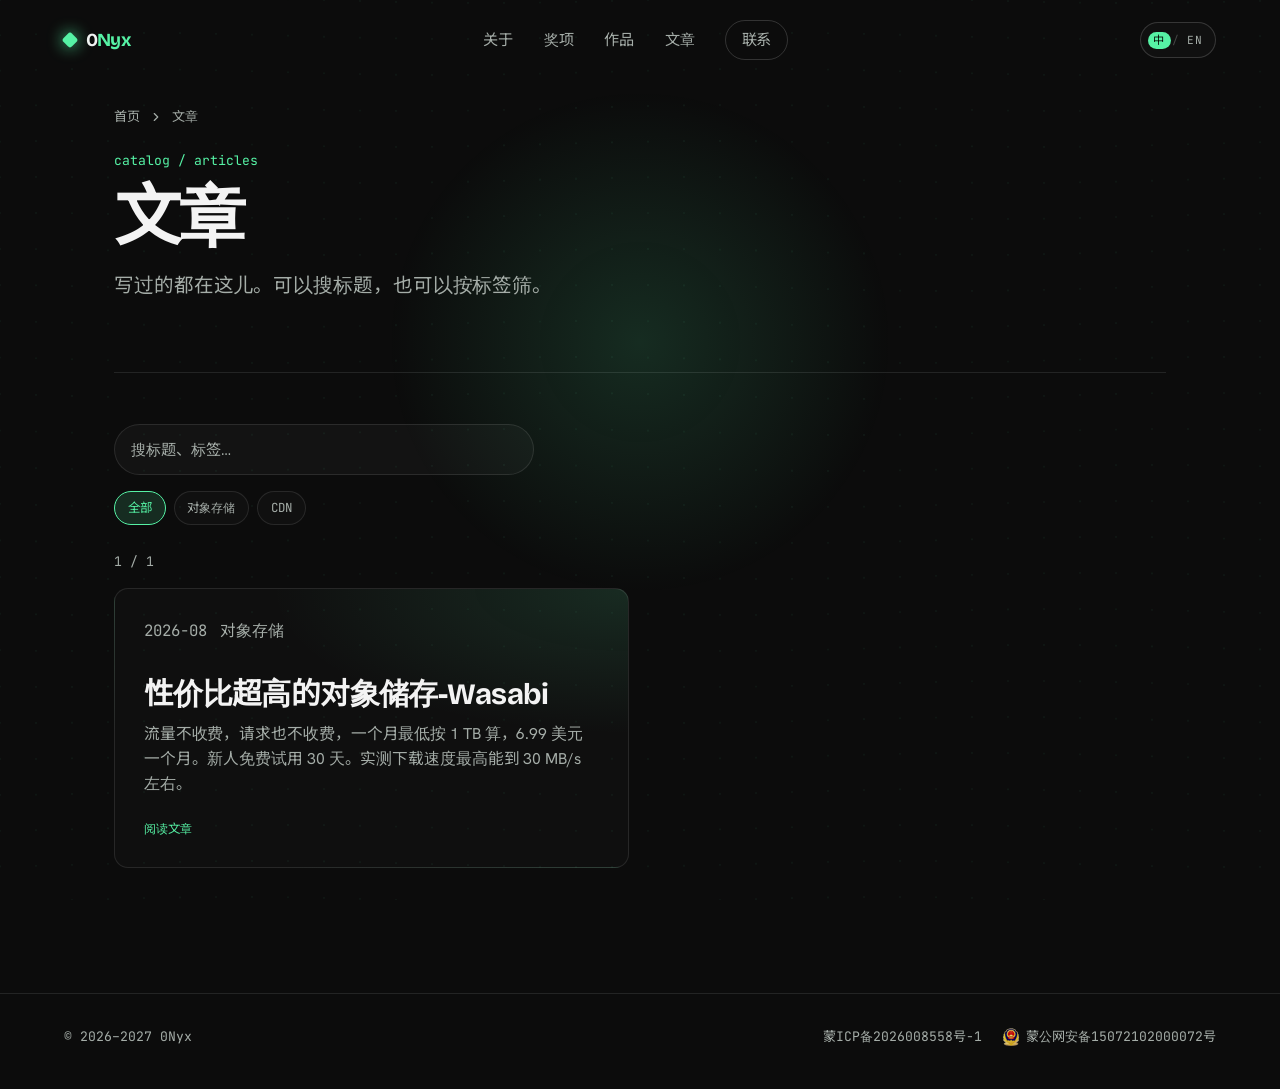
==== commit 44ff94b9: "chore: 以线上部署版本为准同步站点文件（绝对路径、缓存版本号、真实域名、站点验证文件等）" ====
--- a/articles/index.html
+++ b/articles/index.html
@@ -5,18 +5,18 @@
     <meta name="viewport" content="width=device-width, initial-scale=1.0" />
     <meta name="color-scheme" content="dark" />
     <meta name="theme-color" content="#0a0a0a" />
-    <link rel="icon" href="../assets/favicon.png" />
+    <link rel="icon" href="/assets/favicon.png?v=2" />
     <title>文章 - 0Nyx</title>
     <meta name="description" data-i18n-content="meta.articlesDesc" content="0Nyx 的文章列表。可以按标题、标签搜索和筛选。" />
-    <link rel="canonical" href="/articles/" />
+    <link rel="canonical" href="https://www.0nyx.cn/articles/" />
     <meta property="og:type" content="website" />
     <meta property="og:site_name" content="0Nyx" />
     <meta property="og:title" content="文章 - 0Nyx" />
     <meta property="og:description" content="0Nyx 的文章列表。可以按标题、标签搜索和筛选。" />
-    <meta property="og:url" content="/articles/" />
-    <meta property="og:image" content="../assets/og.png" />
-    <link rel="stylesheet" href="../styles.css" />
-    <link rel="stylesheet" href="../beian.css" />
+    <meta property="og:url" content="https://www.0nyx.cn/articles/" />
+    <meta property="og:image" content="/assets/og.png" />
+    <link rel="stylesheet" href="/styles.css" />
+    <link rel="stylesheet" href="/beian.css?v=20260826a" />
     <script>      document.documentElement.classList.add("js");
       (function () {
         try {
@@ -122,7 +122,7 @@
       </nav>
     </footer>
     <div class="toast" id="toast" role="status" aria-live="polite"></div>
-    <script src="../script.js"></script>
-    <script src="../catalog.js"></script>
+    <script src="/script.js"></script>
+    <script src="/catalog.js"></script>
   </body>
 </html>
--- a/styles.css
+++ b/styles.css
@@ -10,28 +10,28 @@
   font-style: normal;
   font-weight: 700;
   font-display: swap;
-  src: url("assets/fonts/bricolage-grotesque-latin.woff2") format("woff2");
+  src: url("/assets/fonts/bricolage-grotesque-latin.woff2") format("woff2");
 }
 @font-face {
   font-family: "Hanken Grotesk";
   font-style: normal;
   font-weight: 400;
   font-display: swap;
-  src: url("assets/fonts/hanken-grotesk-latin.woff2") format("woff2");
+  src: url("/assets/fonts/hanken-grotesk-latin.woff2") format("woff2");
 }
 @font-face {
   font-family: "JetBrains Mono";
   font-style: normal;
   font-weight: 400;
   font-display: swap;
-  src: url("assets/fonts/jetbrains-mono-latin.woff2") format("woff2");
+  src: url("/assets/fonts/jetbrains-mono-latin.woff2") format("woff2");
 }
 @font-face {
   font-family: "Noto Sans SC Subset";
   font-style: normal;
   font-weight: 400;
   font-display: swap;
-  src: url("assets/fonts/noto-sans-sc-page.woff2") format("woff2");
+  src: url("/assets/fonts/noto-sans-sc-page.woff2") format("woff2");
 }
 
 :root {
@@ -867,6 +867,22 @@
   }
 }
 
+/* EN mobile: long labels need wrapping columns (zh unchanged) */
+@media (max-width: 640px) {
+  html[lang="en"] .awards__table {
+    grid-template-columns: minmax(0, 1.6fr) minmax(0, 1fr) minmax(0, 5.2rem);
+    column-gap: 0.75rem;
+  }
+  html[lang="en"] .awards__table th,
+  html[lang="en"] .awards__table td {
+    white-space: normal;
+    overflow-wrap: break-word;
+    line-height: 1.4;
+  }
+  html[lang="en"] .awards__table th:nth-child(4),
+  html[lang="en"] .awards__table td:nth-child(4) { padding-right: 0; }
+}
+
 /* ---------- Stack marquee ---------- */
 
 .hero .stack-marquee {
@@ -1162,22 +1178,6 @@
   gap: 0.8rem 1.1rem;
 }
 .project-hero__actions:empty { display: none; }
-.project-hero__mirror {
-  color: var(--muted);
-  font-family: var(--font-mono);
-  font-size: 0.78rem;
-  line-height: 1;
-  letter-spacing: 0.01em;
-  padding-bottom: 0.12rem;
-  text-decoration: underline;
-  text-underline-offset: 0.22em;
-  text-decoration-color: oklch(1 0 0 / 0.28);
-  transition: color 0.25s var(--ease), text-decoration-color 0.25s var(--ease);
-}
-.project-hero__mirror:hover {
-  color: var(--signal);
-  text-decoration-color: currentColor;
-}
 .project-meta {
   display: flex;
   flex-wrap: wrap;
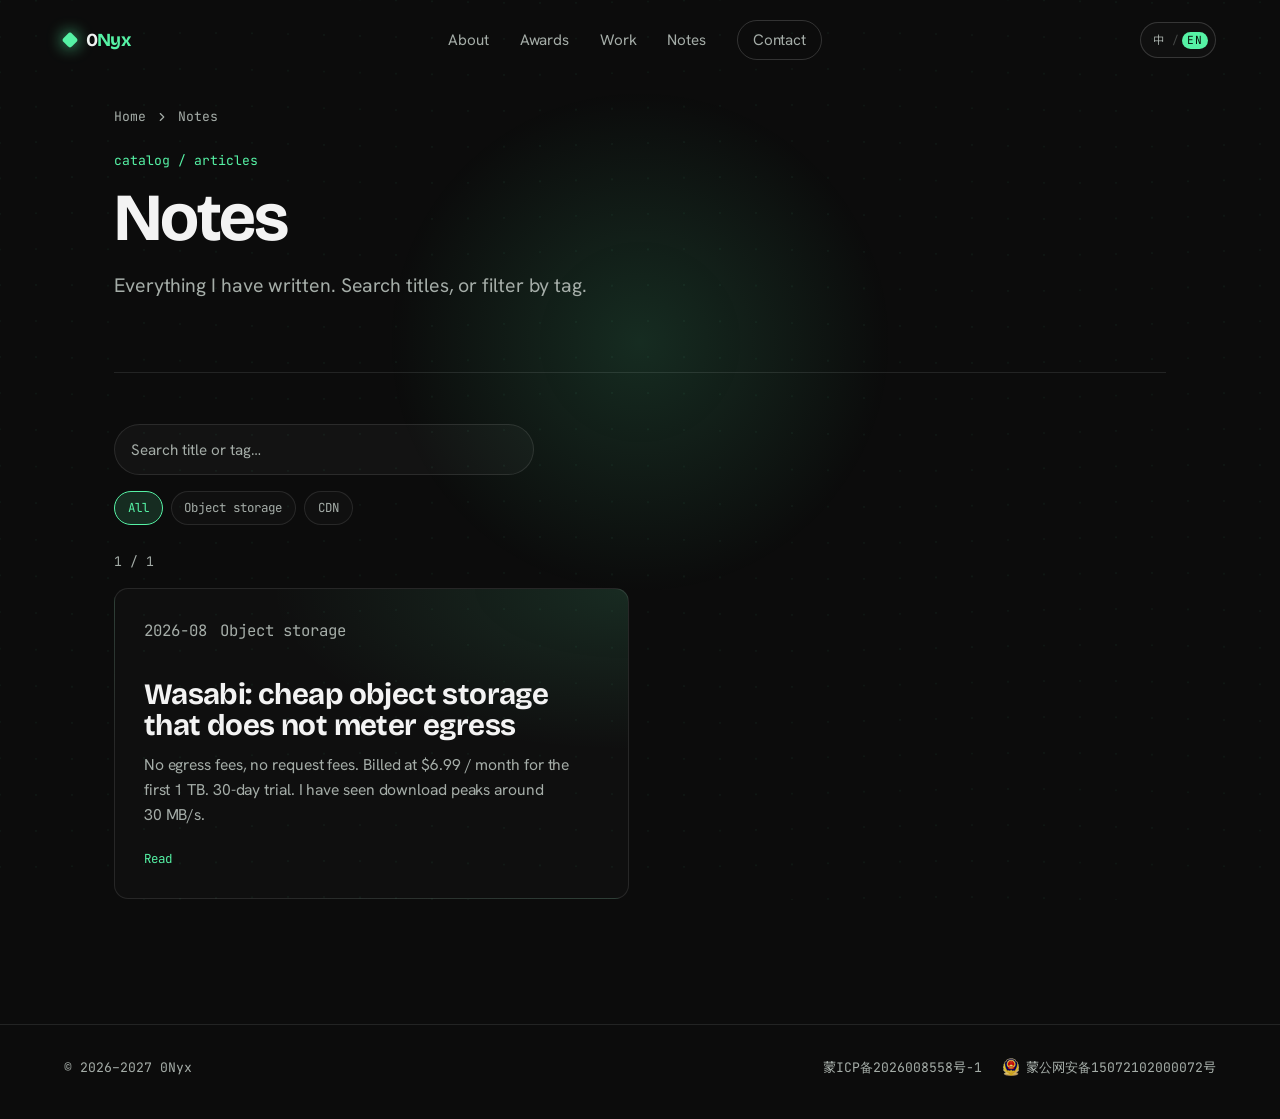
==== commit b3ef22a1: "feat: 根据浏览器语言自动切换中英文（手动选择优先）" ====
--- a/articles/index.html
+++ b/articles/index.html
@@ -22,7 +22,7 @@
         try {
           var q = new URLSearchParams(location.search).get("lang");
           var stored = localStorage.getItem("0nyx-lang");
-          var lang = q === "en" || q === "zh" ? q : stored === "en" || stored === "zh" ? stored : "zh";
+          var lang = q === "en" || q === "zh" ? q : stored === "en" || stored === "zh" ? stored : /^zh/i.test((navigator.languages && navigator.languages[0]) || navigator.language || "zh") ? "zh" : "en";
           if (q === "en" || q === "zh") localStorage.setItem("0nyx-lang", q);
           document.documentElement.lang = lang === "en" ? "en" : "zh-CN";
           document.documentElement.setAttribute("data-lang", lang);
